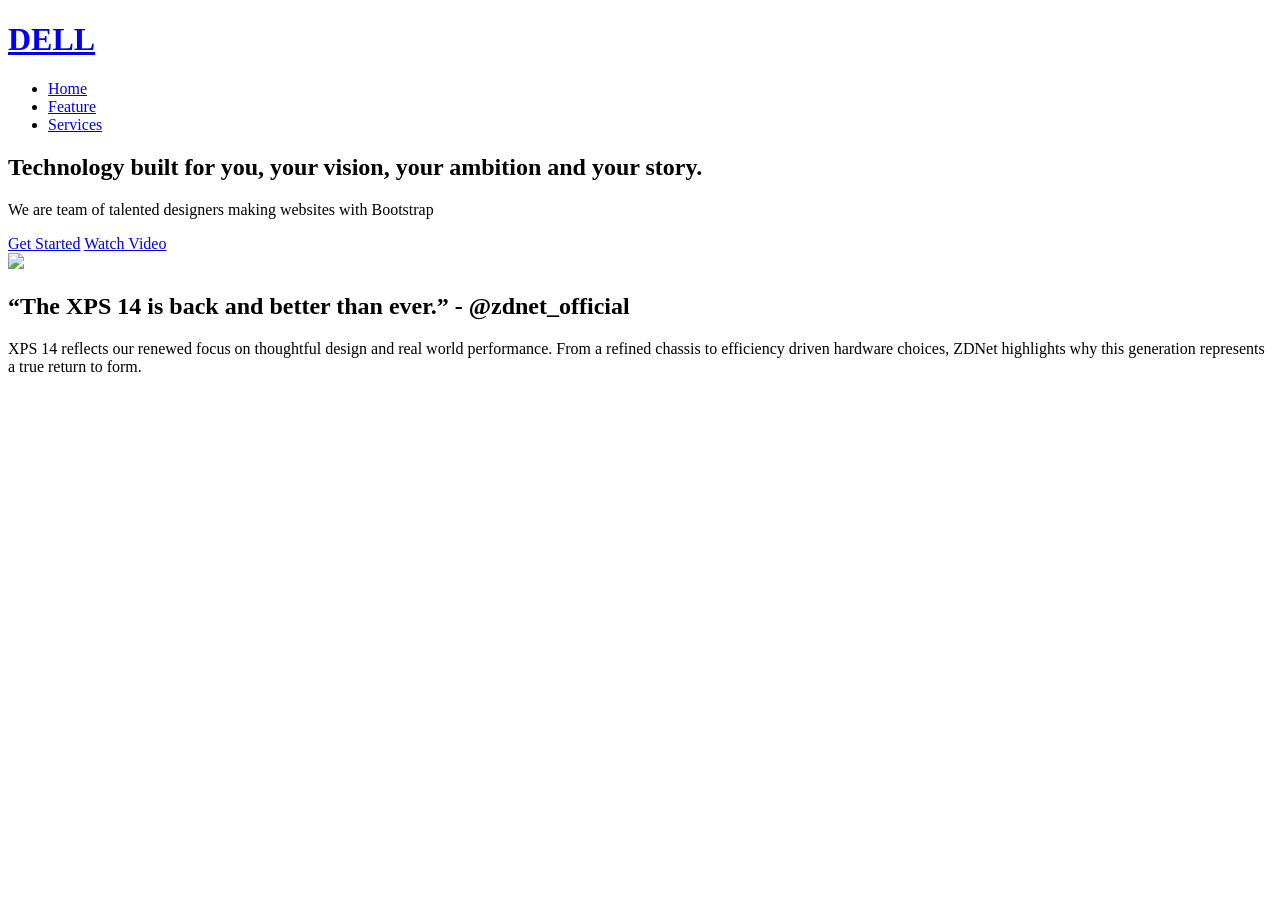
==== pertemuan5.html @ 8425bb6c "Pertemuan 5" ====
<!DOCTYPE html>
<html lang="en">

<head>
    <meta charset="utf-8">
    <meta content="width=device-width, initial-scale=1.0" name="viewport">
    <title>DELL</title>
    <meta name="description" content="">
    <meta name="keywords" content="">

    <link href="assets/img/favicon.png" rel="icon">
    <link href="assets/img/apple-touch-icon.png" rel="apple-touch-icon">

    <link href="https://fonts.googleapis.com" rel="preconnect">
    <link href="https://fonts.gstatic.com" rel="preconnect" crossorigin>
    <link
        href="https://fonts.googleapis.com/css2?family=Open+Sans:ital,wght@0,300;0,400;0,500;0,600;0,700;0,800;1,300;1,400;1,500;1,600;1,700;1,800&family=Poppins:ital,wght@0,100;0,200;0,300;0,400;0,500;0,600;0,700;0,800;0,900;1,100;1,200;1,300;1,400;1,500;1,600;1,700;1,800;1,900&family=Jost:ital,wght@0,100;0,200;0,300;0,400;0,500;0,600;0,700;0,800;0,900;1,100;1,200;1,300;1,400;1,500;1,600;1,700;1,800;1,900&display=swap"
        rel="stylesheet">

    <link href="assets/vendor/bootstrap/css/bootstrap.min.css" rel="stylesheet">
    <link href="assets/vendor/bootstrap-icons/bootstrap-icons.css" rel="stylesheet">
    <link href="assets/vendor/aos/aos.css" rel="stylesheet">
    <link href="assets/vendor/glightbox/css/glightbox.min.css" rel="stylesheet">
    <link href="assets/vendor/swiper/swiper-bundle.min.css" rel="stylesheet">

    <link href="assets/css/main.css" rel="stylesheet">
    
    <!-- =======================================================
  * Template Name: Arsha
  * Template URL: https://bootstrapmade.com/arsha-free-bootstrap-html-template-corporate/
  * Updated: Feb 22 2025 with Bootstrap v5.3.3
  * Author: BootstrapMade.com
  * License: https://bootstrapmade.com/license/
    ======================================================== -->
</head>

<body class="index-page">
    <header id="header" class="header d-flex align-items-center fixed-top">
        <div class="container-fluid container-xl position-relative d-flex align-items-center">
        
            <a href="index.html" class="logo d-flex align-items-center me-auto">

                <h1 class="sitename">DELL</h1>
            </a>

            <nav id="navmenu" class="navmenu">
                <ul>
                    <li><a href="#hero" class="active">Home</a></li>
                    <li><a href="#why-us">Feature</a></li>
                    <li><a href="#services">Services</a></li>
                </ul>
                <i class="mobile-nav-toggle d-xl-none bi bi-list"></i>
            </nav>
    
        </div>
    </header>

    <main class="main">
    
        <!-- Hero Section -->
        <section id="hero" class="hero section dark-background">
        
            <div class="container">
                <div class="row gy-4">
                    <div class="col-lg-6 order-2 order-lg-1 d-flex flex-column justify-content-center"
                        data-aos="zoom-out">
                        <h1>Technology built for you, your vision, your ambition and your story.</h1>
                        <p>We are team of talented designers making websites with Bootstrap</p>
                        <div class="d-flex">
                            <a href="#about" class="btn-get-started">Get Started</a>
                            <a href="visitstore.bio/dell?tab=ig"
                                class="glightbox btn-watch-video d-flex align-items-center"><i
                                    class="bi bi-play-circle"></i><span>Watch Video</span></a>
                        </div>
                    </div>
                    <div class="col-lg-6 order-1 order-lg-2 hero-img text-end" data-aos="zoom-out" data-aos-delay="200">
                        <img src="assets/img/logo-dell.png" class="img-fluid animated" style="width: 70%;">
                    </div>
                </div>
            </div>
        
        </section>

        <section id="why-us" class="section why-us light-background" data-builder="section">
        
            <div class="container-fluid">
            
                <div class="row gy-4">
                
                    <div class="col-lg-7 d-flex flex-column justify-content-center order-2 order-lg-1">
                    
                        <div class="content px-xl-5 text-start" data-aos="fade-up" data-aos-delay="100">
                            <h1 class="fs-2"><span>“The XPS 14 is back and better than ever.” - </span><strong>@zdnet_official</strong></h1>
                            <p class="large">
                                XPS 14 reflects our renewed focus on thoughtful design and real world performance. From a refined chassis to efficiency driven hardware choices, ZDNet highlights why this generation represents a true return to form.
                            </p>
                        </div>
                    
                    </div>
                
                    <div class="col-lg-5 order-1 order-lg-2 why-us-img">
                        <img src="assets/img/dell-xps-14.png" class="img-fluid" alt="" data-aos="zoom-in"
                            data-aos-delay="100">
                    </div>
                </div>
            
            </div>
        
        </section>

        <a href="#" id="scroll-top" class="scroll-top d-flex align-items-center justify-content-center"><i
                class="bi bi-arrow-up-short"></i></a>
        
        <div id="preloader"></div>
        
        <script src="assets/vendor/bootstrap/js/bootstrap.bundle.min.js"></script>
        <script src="assets/vendor/php-email-form/validate.js"></script>
        <script src="assets/vendor/aos/aos.js"></script>
        <script src="assets/vendor/glightbox/js/glightbox.min.js"></script>
        <script src="assets/vendor/swiper/swiper-bundle.min.js"></script>
        <script src="assets/vendor/waypoints/noframework.waypoints.js"></script>
        <script src="assets/vendor/imagesloaded/imagesloaded.pkgd.min.js"></script>
        <script src="assets/vendor/isotope-layout/isotope.pkgd.min.js"></script>
        
        <script src="assets/js/main.js"></script>

</body>

</html>
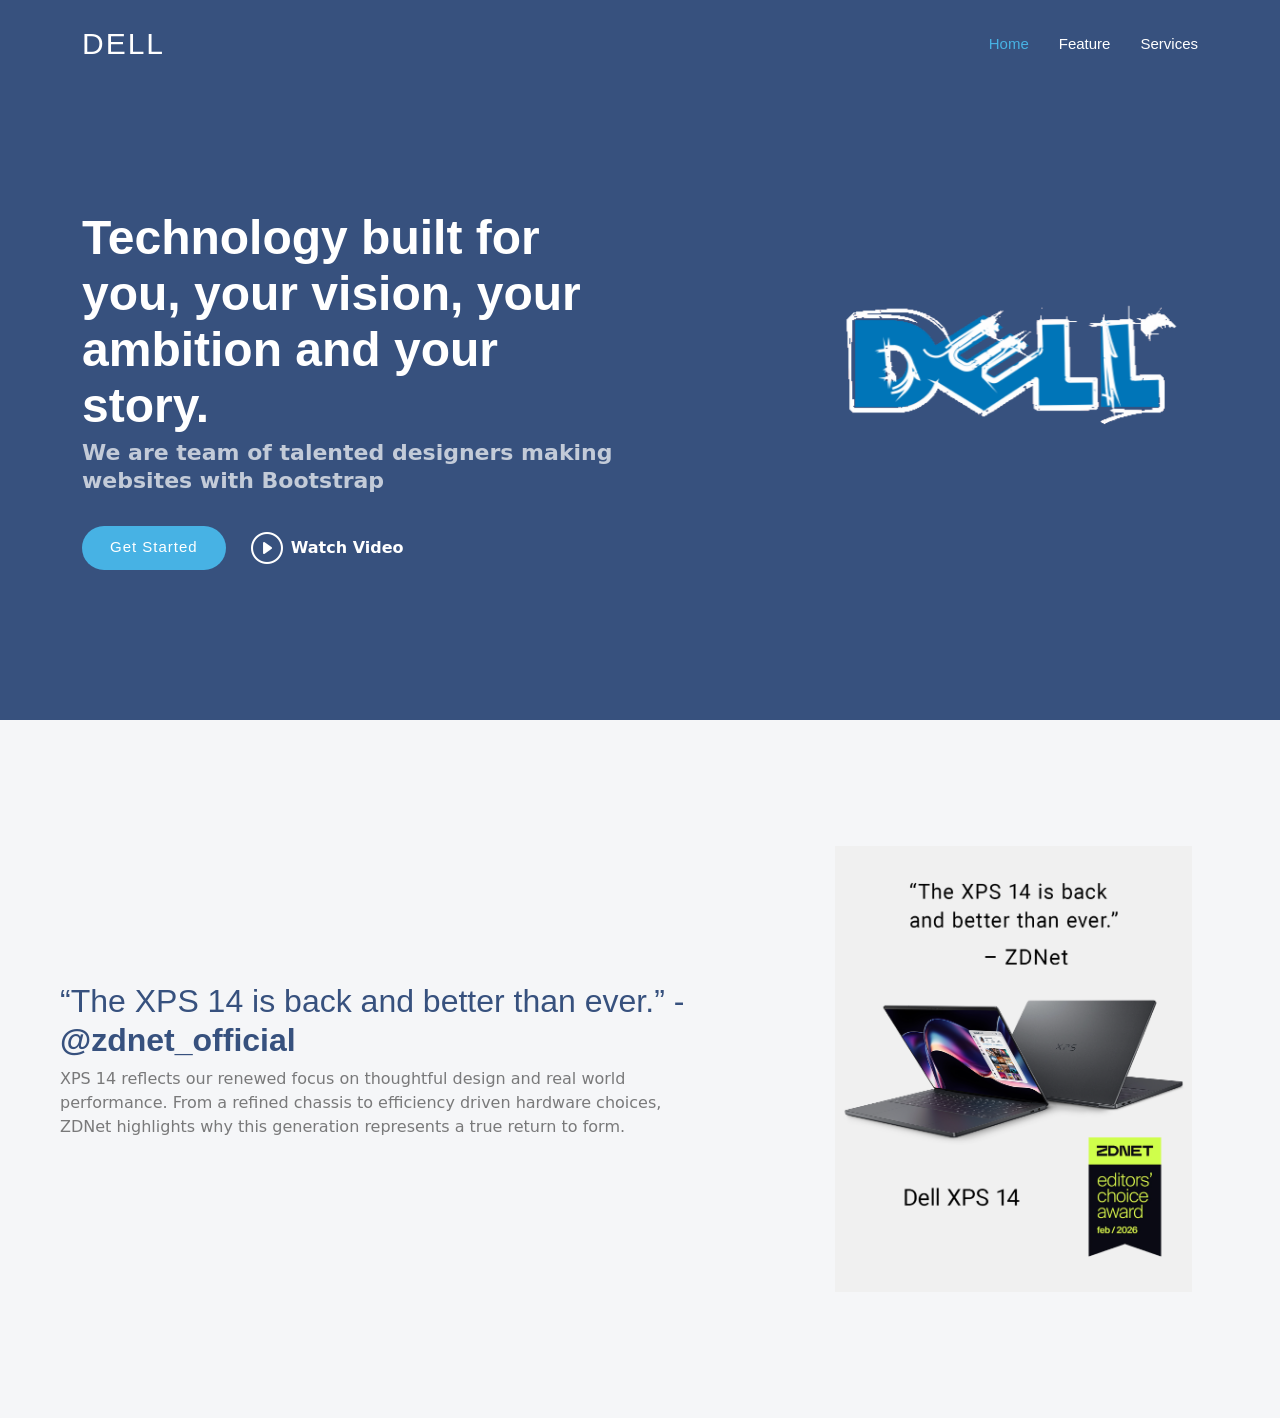
==== commit dc38e5db: "Pertemuan 5" ====
--- a/pertemuan5.html
+++ b/pertemuan5.html
@@ -8,21 +8,25 @@
     <meta name="description" content="">
     <meta name="keywords" content="">
 
+    <!-- Favicons -->
     <link href="assets/img/favicon.png" rel="icon">
     <link href="assets/img/apple-touch-icon.png" rel="apple-touch-icon">
 
+    <!-- Fonts -->
     <link href="https://fonts.googleapis.com" rel="preconnect">
     <link href="https://fonts.gstatic.com" rel="preconnect" crossorigin>
     <link
         href="https://fonts.googleapis.com/css2?family=Open+Sans:ital,wght@0,300;0,400;0,500;0,600;0,700;0,800;1,300;1,400;1,500;1,600;1,700;1,800&family=Poppins:ital,wght@0,100;0,200;0,300;0,400;0,500;0,600;0,700;0,800;0,900;1,100;1,200;1,300;1,400;1,500;1,600;1,700;1,800;1,900&family=Jost:ital,wght@0,100;0,200;0,300;0,400;0,500;0,600;0,700;0,800;0,900;1,100;1,200;1,300;1,400;1,500;1,600;1,700;1,800;1,900&display=swap"
         rel="stylesheet">
 
+    <!-- Vendor CSS Files -->
     <link href="assets/vendor/bootstrap/css/bootstrap.min.css" rel="stylesheet">
     <link href="assets/vendor/bootstrap-icons/bootstrap-icons.css" rel="stylesheet">
     <link href="assets/vendor/aos/aos.css" rel="stylesheet">
     <link href="assets/vendor/glightbox/css/glightbox.min.css" rel="stylesheet">
     <link href="assets/vendor/swiper/swiper-bundle.min.css" rel="stylesheet">
 
+    <!-- Main CSS File -->
     <link href="assets/css/main.css" rel="stylesheet">
     
     <!-- =======================================================
@@ -39,7 +43,8 @@
         <div class="container-fluid container-xl position-relative d-flex align-items-center">
         
             <a href="index.html" class="logo d-flex align-items-center me-auto">
-
+                <!-- Uncomment the line below if you also wish to use an image logo -->
+                <!-- <img src="assets/img/logo.webp" alt=""> -->
                 <h1 class="sitename">DELL</h1>
             </a>
 
@@ -79,8 +84,8 @@
                 </div>
             </div>
         
-        </section>
-
+        </section><!-- /Hero Section -->
+        <!-- Why Us Section -->
         <section id="why-us" class="section why-us light-background" data-builder="section">
         
             <div class="container-fluid">
@@ -106,13 +111,15 @@
             
             </div>
         
-        </section>
-
+        </section><!-- /Why Us Section -->
+        <!-- Scroll Top -->
         <a href="#" id="scroll-top" class="scroll-top d-flex align-items-center justify-content-center"><i
                 class="bi bi-arrow-up-short"></i></a>
         
+        <!-- Preloader -->
         <div id="preloader"></div>
         
+        <!-- Vendor JS Files -->
         <script src="assets/vendor/bootstrap/js/bootstrap.bundle.min.js"></script>
         <script src="assets/vendor/php-email-form/validate.js"></script>
         <script src="assets/vendor/aos/aos.js"></script>
@@ -122,6 +129,7 @@
         <script src="assets/vendor/imagesloaded/imagesloaded.pkgd.min.js"></script>
         <script src="assets/vendor/isotope-layout/isotope.pkgd.min.js"></script>
         
+        <!-- Main JS File -->
         <script src="assets/js/main.js"></script>
 
 </body>
--- a/assets/css/main.css
+++ b/assets/css/main.css
@@ -0,0 +1,3577 @@
+/**
+* Template Name: Arsha
+* Template URL: https://bootstrapmade.com/arsha-free-bootstrap-html-template-corporate/
+* Updated: Feb 22 2025 with Bootstrap v5.3.3
+* Author: BootstrapMade.com
+* License: https://bootstrapmade.com/license/
+*/
+
+/*--------------------------------------------------------------
+# Font & Color Variables
+# Help: https://bootstrapmade.com/color-system/
+--------------------------------------------------------------*/
+/* Fonts */
+:root {
+  --default-font: "Open Sans",  system-ui, -apple-system, "Segoe UI", Roboto, "Helvetica Neue", Arial, "Noto Sans", "Liberation Sans", sans-serif, "Apple Color Emoji", "Segoe UI Emoji", "Segoe UI Symbol", "Noto Color Emoji";
+  --heading-font: "Jost",  sans-serif;
+  --nav-font: "Poppins",  sans-serif;
+}
+
+/* Global Colors - The following color variables are used throughout the website. Updating them here will change the color scheme of the entire website */
+:root { 
+  --background-color: #ffffff; /* Background color for the entire website, including individual sections */
+  --default-color: #444444; /* Default color used for the majority of the text content across the entire website */
+  --heading-color: #37517e; /* Color for headings, subheadings and title throughout the website */
+  --accent-color: #47b2e4; /* Accent color that represents your brand on the website. It's used for buttons, links, and other elements that need to stand out */
+  --surface-color: #ffffff; /* The surface color is used as a background of boxed elements within sections, such as cards, icon boxes, or other elements that require a visual separation from the global background. */
+  --contrast-color: #ffffff; /* Contrast color for text, ensuring readability against backgrounds of accent, heading, or default colors. */
+}
+
+/* Nav Menu Colors - The following color variables are used specifically for the navigation menu. They are separate from the global colors to allow for more customization options */
+:root {
+  --nav-color: #ffffff;  /* The default color of the main navmenu links */
+  --nav-hover-color: #47b2e4; /* Applied to main navmenu links when they are hovered over or active */
+  --nav-mobile-background-color: #ffffff; /* Used as the background color for mobile navigation menu */
+  --nav-dropdown-background-color: #ffffff; /* Used as the background color for dropdown items that appear when hovering over primary navigation items */
+  --nav-dropdown-color: #444444; /* Used for navigation links of the dropdown items in the navigation menu. */
+  --nav-dropdown-hover-color: #47b2e4; /* Similar to --nav-hover-color, this color is applied to dropdown navigation links when they are hovered over. */
+}
+
+/* Color Presets - These classes override global colors when applied to any section or element, providing reuse of the sam color scheme. */
+
+.light-background {
+  --background-color: #f5f6f8;
+  --surface-color: #ffffff;
+}
+
+.dark-background {
+  --background-color: #37517e;
+  --default-color: #ffffff;
+  --heading-color: #ffffff;
+  --surface-color: #4668a2;
+  --contrast-color: #ffffff;
+}
+
+/* Smooth scroll */
+:root {
+  scroll-behavior: smooth;
+}
+
+/*--------------------------------------------------------------
+# General Styling & Shared Classes
+--------------------------------------------------------------*/
+body {
+  color: var(--default-color);
+  background-color: var(--background-color);
+  font-family: var(--default-font);
+}
+
+a {
+  color: var(--accent-color);
+  text-decoration: none;
+  transition: 0.3s;
+}
+
+a:hover {
+  color: color-mix(in srgb, var(--accent-color), transparent 25%);
+  text-decoration: none;
+}
+
+h1,
+h2,
+h3,
+h4,
+h5,
+h6 {
+  color: var(--heading-color);
+  font-family: var(--heading-font);
+}
+
+/* PHP Email Form Messages
+------------------------------*/
+.php-email-form .error-message {
+  display: none;
+  background: #df1529;
+  color: #ffffff;
+  text-align: left;
+  padding: 15px;
+  margin-bottom: 24px;
+  font-weight: 600;
+}
+
+.php-email-form .sent-message {
+  display: none;
+  color: #ffffff;
+  background: #059652;
+  text-align: center;
+  padding: 15px;
+  margin-bottom: 24px;
+  font-weight: 600;
+}
+
+.php-email-form .loading {
+  display: none;
+  background: var(--surface-color);
+  text-align: center;
+  padding: 15px;
+  margin-bottom: 24px;
+}
+
+.php-email-form .loading:before {
+  content: "";
+  display: inline-block;
+  border-radius: 50%;
+  width: 24px;
+  height: 24px;
+  margin: 0 10px -6px 0;
+  border: 3px solid var(--accent-color);
+  border-top-color: var(--surface-color);
+  animation: php-email-form-loading 1s linear infinite;
+}
+
+@keyframes php-email-form-loading {
+  0% {
+    transform: rotate(0deg);
+  }
+
+  100% {
+    transform: rotate(360deg);
+  }
+}
+
+/*--------------------------------------------------------------
+# Global Header
+--------------------------------------------------------------*/
+.header {
+  --background-color: #3d4d6a;
+  --heading-color: #ffffff;
+  color: var(--default-color);
+  background-color: var(--background-color);
+  padding: 15px 0;
+  transition: all 0.5s;
+  z-index: 997;
+}
+
+.header .logo {
+  line-height: 1;
+}
+
+.header .logo img {
+  max-height: 36px;
+  margin-right: 8px;
+}
+
+.header .logo h1 {
+  font-size: 30px;
+  margin: 0;
+  font-weight: 500;
+  color: var(--heading-color);
+  letter-spacing: 2px;
+  text-transform: uppercase;
+}
+
+.header .btn-getstarted,
+.header .btn-getstarted:focus {
+  color: var(--contrast-color);
+  background: var(--accent-color);
+  font-size: 14px;
+  padding: 8px 25px;
+  margin: 0 0 0 30px;
+  border-radius: 50px;
+  transition: 0.3s;
+}
+
+.header .btn-getstarted:hover,
+.header .btn-getstarted:focus:hover {
+  color: var(--contrast-color);
+  background: color-mix(in srgb, var(--accent-color), transparent 15%);
+}
+
+@media (max-width: 1200px) {
+  .header .logo {
+    order: 1;
+  }
+
+  .header .btn-getstarted {
+    order: 2;
+    margin: 0 15px 0 0;
+    padding: 6px 15px;
+  }
+
+  .header .navmenu {
+    order: 3;
+  }
+}
+
+/* Index Page Header
+------------------------------*/
+.index-page .header {
+  --background-color: rgba(255, 255, 255, 0);
+  --heading-color: #ffffff;
+  --nav-color: #ffffff;
+}
+
+/* Index Page Header on Scroll
+------------------------------*/
+.index-page.scrolled .header {
+  --background-color: rgba(40, 58, 90, 0.9);
+}
+
+/*--------------------------------------------------------------
+# Navigation Menu
+--------------------------------------------------------------*/
+/* Desktop Navigation */
+@media (min-width: 1200px) {
+  .navmenu {
+    padding: 0;
+  }
+
+  .navmenu ul {
+    margin: 0;
+    padding: 0;
+    display: flex;
+    list-style: none;
+    align-items: center;
+  }
+
+  .navmenu li {
+    position: relative;
+  }
+
+  .navmenu a,
+  .navmenu a:focus {
+    color: var(--nav-color);
+    padding: 18px 15px;
+    font-size: 15px;
+    font-family: var(--nav-font);
+    font-weight: 400;
+    display: flex;
+    align-items: center;
+    justify-content: space-between;
+    white-space: nowrap;
+    transition: 0.3s;
+  }
+
+  .navmenu a i,
+  .navmenu a:focus i {
+    font-size: 12px;
+    line-height: 0;
+    margin-left: 5px;
+    transition: 0.3s;
+  }
+
+  .navmenu li:last-child a {
+    padding-right: 0;
+  }
+
+  .navmenu li:hover>a,
+  .navmenu .active,
+  .navmenu .active:focus {
+    color: var(--nav-hover-color);
+  }
+
+  .navmenu .dropdown ul {
+    margin: 0;
+    padding: 10px 0;
+    background: var(--nav-dropdown-background-color);
+    display: block;
+    position: absolute;
+    visibility: hidden;
+    left: 14px;
+    top: 130%;
+    opacity: 0;
+    transition: 0.3s;
+    border-radius: 4px;
+    z-index: 99;
+    box-shadow: 0px 0px 30px rgba(0, 0, 0, 0.1);
+  }
+
+  .navmenu .dropdown ul li {
+    min-width: 200px;
+  }
+
+  .navmenu .dropdown ul a {
+    padding: 10px 20px;
+    font-size: 15px;
+    text-transform: none;
+    color: var(--nav-dropdown-color);
+  }
+
+  .navmenu .dropdown ul a i {
+    font-size: 12px;
+  }
+
+  .navmenu .dropdown ul a:hover,
+  .navmenu .dropdown ul .active:hover,
+  .navmenu .dropdown ul li:hover>a {
+    color: var(--nav-dropdown-hover-color);
+  }
+
+  .navmenu .dropdown:hover>ul {
+    opacity: 1;
+    top: 100%;
+    visibility: visible;
+  }
+
+  .navmenu .dropdown .dropdown ul {
+    top: 0;
+    left: -90%;
+    visibility: hidden;
+  }
+
+  .navmenu .dropdown .dropdown:hover>ul {
+    opacity: 1;
+    top: 0;
+    left: -100%;
+    visibility: visible;
+  }
+
+  .navmenu .megamenu {
+    position: static;
+  }
+
+  .navmenu .megamenu ul {
+    margin: 0;
+    padding: 10px;
+    background: var(--nav-dropdown-background-color);
+    box-shadow: 0px 0px 20px rgba(0, 0, 0, 0.1);
+    position: absolute;
+    top: 130%;
+    left: 0;
+    right: 0;
+    visibility: hidden;
+    opacity: 0;
+    display: flex;
+    transition: 0.3s;
+    border-radius: 4px;
+    z-index: 99;
+  }
+
+  .navmenu .megamenu ul li {
+    flex: 1;
+  }
+
+  .navmenu .megamenu ul li a,
+  .navmenu .megamenu ul li:hover>a {
+    padding: 10px 20px;
+    font-size: 15px;
+    color: var(--nav-dropdown-color);
+  }
+
+  .navmenu .megamenu ul li a:hover,
+  .navmenu .megamenu ul li .active,
+  .navmenu .megamenu ul li .active:hover {
+    color: var(--nav-dropdown-hover-color);
+  }
+
+  .navmenu .megamenu:hover>ul {
+    opacity: 1;
+    top: 100%;
+    visibility: visible;
+  }
+
+  .navmenu .dd-box-shadow {
+    box-shadow: 0px 0px 30px rgba(0, 0, 0, 0.1);
+  }
+}
+
+/* Mobile Navigation */
+@media (max-width: 1199px) {
+  .mobile-nav-toggle {
+    color: var(--nav-color);
+    font-size: 28px;
+    line-height: 0;
+    margin-right: 10px;
+    cursor: pointer;
+    transition: color 0.3s;
+  }
+
+  .navmenu {
+    padding: 0;
+    z-index: 9997;
+  }
+
+  .navmenu ul {
+    display: none;
+    list-style: none;
+    position: absolute;
+    inset: 60px 20px 20px 20px;
+    padding: 10px 0;
+    margin: 0;
+    border-radius: 6px;
+    background-color: var(--nav-mobile-background-color);
+    overflow-y: auto;
+    transition: 0.3s;
+    z-index: 9998;
+    box-shadow: 0px 0px 30px rgba(0, 0, 0, 0.1);
+  }
+
+  .navmenu a,
+  .navmenu a:focus {
+    color: var(--nav-dropdown-color);
+    padding: 10px 20px;
+    font-family: var(--nav-font);
+    font-size: 17px;
+    font-weight: 500;
+    display: flex;
+    align-items: center;
+    justify-content: space-between;
+    white-space: nowrap;
+    transition: 0.3s;
+  }
+
+  .navmenu a i,
+  .navmenu a:focus i {
+    font-size: 12px;
+    line-height: 0;
+    margin-left: 5px;
+    width: 30px;
+    height: 30px;
+    display: flex;
+    align-items: center;
+    justify-content: center;
+    border-radius: 50%;
+    transition: 0.3s;
+    background-color: color-mix(in srgb, var(--accent-color), transparent 90%);
+  }
+
+  .navmenu a i:hover,
+  .navmenu a:focus i:hover {
+    background-color: var(--accent-color);
+    color: var(--contrast-color);
+  }
+
+  .navmenu a:hover,
+  .navmenu .active,
+  .navmenu .active:focus {
+    color: var(--nav-dropdown-hover-color);
+  }
+
+  .navmenu .active i,
+  .navmenu .active:focus i {
+    background-color: var(--accent-color);
+    color: var(--contrast-color);
+    transform: rotate(180deg);
+  }
+
+  .navmenu .dropdown ul {
+    position: static;
+    display: none;
+    z-index: 99;
+    padding: 10px 0;
+    margin: 10px 20px;
+    background-color: var(--nav-dropdown-background-color);
+    border: 1px solid color-mix(in srgb, var(--default-color), transparent 90%);
+    box-shadow: none;
+    transition: all 0.5s ease-in-out;
+  }
+
+  .navmenu .dropdown ul ul {
+    background-color: rgba(33, 37, 41, 0.1);
+  }
+
+  .navmenu .dropdown>.dropdown-active {
+    display: block;
+    background-color: rgba(33, 37, 41, 0.03);
+  }
+
+  .mobile-nav-active {
+    overflow: hidden;
+  }
+
+  .mobile-nav-active .mobile-nav-toggle {
+    color: #fff;
+    position: absolute;
+    font-size: 32px;
+    top: 15px;
+    right: 15px;
+    margin-right: 0;
+    z-index: 9999;
+  }
+
+  .mobile-nav-active .navmenu {
+    position: fixed;
+    overflow: hidden;
+    inset: 0;
+    background: rgba(33, 37, 41, 0.8);
+    transition: 0.3s;
+  }
+
+  .mobile-nav-active .navmenu>ul {
+    display: block;
+  }
+}
+
+/*--------------------------------------------------------------
+# Global Footer
+--------------------------------------------------------------*/
+.footer {
+  color: var(--default-color);
+  background-color: var(--background-color);
+  font-size: 14px;
+  padding-bottom: 50px;
+  position: relative;
+}
+
+.footer .footer-newsletter {
+  background-color: color-mix(in srgb, var(--heading-color), transparent 95%);
+  padding: 50px 0;
+}
+
+.footer .footer-newsletter h4 {
+  font-size: 24px;
+}
+
+.footer .footer-newsletter .newsletter-form {
+  margin-top: 30px;
+  margin-bottom: 15px;
+  padding: 6px 8px;
+  position: relative;
+  background-color: color-mix(in srgb, var(--background-color), transparent 50%);
+  border: 1px solid color-mix(in srgb, var(--default-color), transparent 90%);
+  box-shadow: 0px 2px 25px rgba(0, 0, 0, 0.1);
+  display: flex;
+  transition: 0.3s;
+  border-radius: 50px;
+}
+
+.footer .footer-newsletter .newsletter-form:focus-within {
+  border-color: var(--accent-color);
+}
+
+.footer .footer-newsletter .newsletter-form input[type=email] {
+  border: 0;
+  padding: 4px;
+  width: 100%;
+  background-color: color-mix(in srgb, var(--background-color), transparent 50%);
+  color: var(--default-color);
+}
+
+.footer .footer-newsletter .newsletter-form input[type=email]:focus-visible {
+  outline: none;
+}
+
+.footer .footer-newsletter .newsletter-form input[type=submit] {
+  border: 0;
+  font-size: 16px;
+  padding: 0 20px;
+  margin: -7px -8px -7px 0;
+  background: var(--accent-color);
+  color: var(--contrast-color);
+  transition: 0.3s;
+  border-radius: 50px;
+}
+
+.footer .footer-newsletter .newsletter-form input[type=submit]:hover {
+  background: color-mix(in srgb, var(--accent-color), transparent 20%);
+}
+
+.footer .footer-top {
+  padding-top: 50px;
+}
+
+.footer .social-links a {
+  display: flex;
+  align-items: center;
+  justify-content: center;
+  width: 40px;
+  height: 40px;
+  border-radius: 50%;
+  border: 1px solid color-mix(in srgb, var(--default-color), transparent 50%);
+  font-size: 16px;
+  color: color-mix(in srgb, var(--default-color), transparent 20%);
+  margin-right: 10px;
+  transition: 0.3s;
+}
+
+.footer .social-links a:hover {
+  color: var(--accent-color);
+  border-color: var(--accent-color);
+}
+
+.footer h4 {
+  font-size: 16px;
+  font-weight: bold;
+  position: relative;
+  padding-bottom: 12px;
+}
+
+.footer .footer-links {
+  margin-bottom: 30px;
+}
+
+.footer .footer-links ul {
+  list-style: none;
+  padding: 0;
+  margin: 0;
+}
+
+.footer .footer-links ul i {
+  margin-right: 3px;
+  font-size: 12px;
+  line-height: 0;
+  color: var(--accent-color);
+}
+
+.footer .footer-links ul li {
+  padding: 10px 0;
+  display: flex;
+  align-items: center;
+}
+
+.footer .footer-links ul li:first-child {
+  padding-top: 0;
+}
+
+.footer .footer-links ul a {
+  display: inline-block;
+  color: color-mix(in srgb, var(--default-color), transparent 20%);
+  line-height: 1;
+}
+
+.footer .footer-links ul a:hover {
+  color: var(--accent-color);
+}
+
+.footer .footer-about a {
+  color: var(--heading-color);
+  font-size: 28px;
+  font-weight: 600;
+  text-transform: uppercase;
+  font-family: var(--heading-font);
+}
+
+.footer .footer-contact p {
+  margin-bottom: 5px;
+}
+
+.footer .copyright {
+  padding-top: 25px;
+  padding-bottom: 25px;
+  border-top: 1px solid color-mix(in srgb, var(--default-color), transparent 90%);
+}
+
+.footer .copyright p {
+  margin-bottom: 0;
+}
+
+.footer .credits {
+  margin-top: 6px;
+  font-size: 13px;
+}
+
+/*--------------------------------------------------------------
+# Preloader
+--------------------------------------------------------------*/
+#preloader {
+  position: fixed;
+  inset: 0;
+  z-index: 999999;
+  overflow: hidden;
+  background: var(--background-color);
+  transition: all 0.6s ease-out;
+}
+
+#preloader:before {
+  content: "";
+  position: fixed;
+  top: calc(50% - 30px);
+  left: calc(50% - 30px);
+  border: 6px solid #ffffff;
+  border-color: var(--accent-color) transparent var(--accent-color) transparent;
+  border-radius: 50%;
+  width: 60px;
+  height: 60px;
+  animation: animate-preloader 1.5s linear infinite;
+}
+
+@keyframes animate-preloader {
+  0% {
+    transform: rotate(0deg);
+  }
+
+  100% {
+    transform: rotate(360deg);
+  }
+}
+
+/*--------------------------------------------------------------
+# Scroll Top Button
+--------------------------------------------------------------*/
+.scroll-top {
+  position: fixed;
+  visibility: hidden;
+  opacity: 0;
+  right: 15px;
+  bottom: -15px;
+  z-index: 99999;
+  background-color: var(--accent-color);
+  width: 44px;
+  height: 44px;
+  border-radius: 50px;
+  transition: all 0.4s;
+}
+
+.scroll-top i {
+  font-size: 24px;
+  color: var(--contrast-color);
+  line-height: 0;
+}
+
+.scroll-top:hover {
+  background-color: color-mix(in srgb, var(--accent-color), transparent 20%);
+  color: var(--contrast-color);
+}
+
+.scroll-top.active {
+  visibility: visible;
+  opacity: 1;
+  bottom: 15px;
+}
+
+/*--------------------------------------------------------------
+# Disable aos animation delay on mobile devices
+--------------------------------------------------------------*/
+@media screen and (max-width: 768px) {
+  [data-aos-delay] {
+    transition-delay: 0 !important;
+  }
+}
+
+/*--------------------------------------------------------------
+# Global Page Titles & Breadcrumbs
+--------------------------------------------------------------*/
+.page-title {
+  --background-color: color-mix(in srgb, var(--default-color), transparent 96%);
+  color: var(--default-color);
+  background-color: var(--background-color);
+  padding: 20px 0;
+  position: relative;
+}
+
+.page-title h1 {
+  font-size: 28px;
+  font-weight: 700;
+  margin: 0;
+}
+
+.page-title .breadcrumbs ol {
+  display: flex;
+  flex-wrap: wrap;
+  list-style: none;
+  padding: 0 0 10px 0;
+  margin: 0;
+  font-size: 14px;
+}
+
+.page-title .breadcrumbs ol li+li {
+  padding-left: 10px;
+}
+
+.page-title .breadcrumbs ol li+li::before {
+  content: "/";
+  display: inline-block;
+  padding-right: 10px;
+  color: color-mix(in srgb, var(--default-color), transparent 70%);
+}
+
+/*--------------------------------------------------------------
+# Global Sections
+--------------------------------------------------------------*/
+section,
+.section {
+  color: var(--default-color);
+  background-color: var(--background-color);
+  padding: 60px 0;
+  scroll-margin-top: 88px;
+  overflow: clip;
+}
+
+@media (max-width: 1199px) {
+
+  section,
+  .section {
+    scroll-margin-top: 66px;
+  }
+}
+
+/*--------------------------------------------------------------
+# Global Section Titles
+--------------------------------------------------------------*/
+.section-title {
+  text-align: center;
+  padding-bottom: 60px;
+  position: relative;
+}
+
+.section-title h2 {
+  font-size: 32px;
+  font-weight: 700;
+  margin-bottom: 20px;
+  padding-bottom: 20px;
+  text-transform: uppercase;
+  position: relative;
+}
+
+.section-title h2:before {
+  content: "";
+  position: absolute;
+  display: block;
+  width: 160px;
+  height: 1px;
+  background: color-mix(in srgb, var(--default-color), transparent 60%);
+  left: 0;
+  right: 0;
+  bottom: 1px;
+  margin: auto;
+}
+
+.section-title h2::after {
+  content: "";
+  position: absolute;
+  display: block;
+  width: 60px;
+  height: 3px;
+  background: var(--accent-color);
+  left: 0;
+  right: 0;
+  bottom: 0;
+  margin: auto;
+}
+
+.section-title p {
+  margin-bottom: 0;
+}
+
+/*--------------------------------------------------------------
+# Hero Section
+--------------------------------------------------------------*/
+.hero {
+  width: 100%;
+  min-height: 80vh;
+  position: relative;
+  padding: 120px 0 60px 0;
+  display: flex;
+  align-items: center;
+}
+
+.hero h1 {
+  margin: 0;
+  font-size: 48px;
+  font-weight: 700;
+  line-height: 56px;
+}
+
+.hero p {
+  color: color-mix(in srgb, var(--default-color), transparent 30%);
+  margin: 5px 0 30px 0;
+  font-size: 22px;
+  line-height: 1.3;
+  font-weight: 600;
+}
+
+.hero .btn-get-started {
+  color: var(--contrast-color);
+  background: var(--accent-color);
+  font-family: var(--heading-font);
+  font-weight: 500;
+  font-size: 15px;
+  letter-spacing: 1px;
+  display: inline-block;
+  padding: 10px 28px 12px 28px;
+  border-radius: 50px;
+  transition: 0.5s;
+}
+
+.hero .btn-get-started:hover {
+  color: var(--contrast-color);
+  background: color-mix(in srgb, var(--accent-color), transparent 15%);
+}
+
+.hero .btn-watch-video {
+  font-size: 16px;
+  transition: 0.5s;
+  margin-left: 25px;
+  color: var(--default-color);
+  font-weight: 600;
+}
+
+.hero .btn-watch-video i {
+  color: var(--contrast-color);
+  font-size: 32px;
+  transition: 0.3s;
+  line-height: 0;
+  margin-right: 8px;
+}
+
+.hero .btn-watch-video:hover {
+  color: var(--accent-color);
+}
+
+.hero .btn-watch-video:hover i {
+  color: color-mix(in srgb, var(--accent-color), transparent 15%);
+}
+
+.hero .animated {
+  animation: up-down 2s ease-in-out infinite alternate-reverse both;
+}
+
+@media (max-width: 640px) {
+  .hero h1 {
+    font-size: 28px;
+    line-height: 36px;
+  }
+
+  .hero p {
+    font-size: 18px;
+    line-height: 24px;
+    margin-bottom: 30px;
+  }
+
+  .hero .btn-get-started,
+  .hero .btn-watch-video {
+    font-size: 13px;
+  }
+}
+
+@keyframes up-down {
+  0% {
+    transform: translateY(10px);
+  }
+
+  100% {
+    transform: translateY(-10px);
+  }
+}
+
+/*--------------------------------------------------------------
+# Clients Section
+--------------------------------------------------------------*/
+.clients {
+  padding: 12px 0;
+}
+
+.clients .swiper {
+  padding: 10px 0;
+}
+
+.clients .swiper-wrapper {
+  height: auto;
+}
+
+.clients .swiper-slide img {
+  transition: 0.3s;
+  padding: 0 10px;
+}
+
+.clients .swiper-slide img:hover {
+  transform: scale(1.1);
+}
+
+/*--------------------------------------------------------------
+# About Section
+--------------------------------------------------------------*/
+.about ul {
+  list-style: none;
+  padding: 0;
+}
+
+.about ul li {
+  padding-bottom: 5px;
+  display: flex;
+  align-items: center;
+}
+
+.about ul i {
+  font-size: 20px;
+  padding-right: 4px;
+  color: var(--accent-color);
+}
+
+.about .read-more {
+  color: var(--accent-color);
+  font-family: var(--heading-font);
+  font-weight: 500;
+  font-size: 16px;
+  letter-spacing: 1px;
+  padding: 8px 28px;
+  border-radius: 5px;
+  transition: 0.3s;
+  display: inline-flex;
+  align-items: center;
+  justify-content: center;
+  border: 2px solid var(--accent-color);
+}
+
+.about .read-more i {
+  font-size: 18px;
+  margin-left: 5px;
+  line-height: 0;
+  transition: 0.3s;
+}
+
+.about .read-more:hover {
+  background: var(--accent-color);
+  color: var(--contrast-color);
+}
+
+.about .read-more:hover i {
+  transform: translate(5px, 0);
+}
+
+/*--------------------------------------------------------------
+# Why Us Section
+--------------------------------------------------------------*/
+.why-us {
+  padding: 30px 0;
+}
+
+.why-us .content h3 {
+  font-weight: 400;
+  font-size: 34px;
+}
+
+.why-us .content p {
+  color: color-mix(in srgb, var(--default-color), transparent 30%);
+}
+
+.why-us .faq-container .faq-item {
+  background-color: var(--surface-color);
+  position: relative;
+  padding: 20px;
+  margin-bottom: 20px;
+  box-shadow: 0px 5px 25px 0px rgba(0, 0, 0, 0.1);
+  overflow: hidden;
+}
+
+.why-us .faq-container .faq-item:last-child {
+  margin-bottom: 0;
+}
+
+.why-us .faq-container .faq-item h3 {
+  font-weight: 500;
+  font-size: 17px;
+  line-height: 24px;
+  margin: 0 30px 0 0;
+  transition: 0.3s;
+  cursor: pointer;
+}
+
+.why-us .faq-container .faq-item h3 span {
+  color: var(--accent-color);
+  padding-right: 5px;
+  font-weight: 600;
+}
+
+.why-us .faq-container .faq-item h3:hover {
+  color: var(--accent-color);
+}
+
+.why-us .faq-container .faq-item .faq-content {
+  display: grid;
+  grid-template-rows: 0fr;
+  transition: 0.3s ease-in-out;
+  visibility: hidden;
+  opacity: 0;
+}
+
+.why-us .faq-container .faq-item .faq-content p {
+  margin-bottom: 0;
+  overflow: hidden;
+}
+
+.why-us .faq-container .faq-item .faq-icon {
+  position: absolute;
+  top: 22px;
+  left: 20px;
+  font-size: 22px;
+  line-height: 0;
+  transition: 0.3s;
+  color: var(--accent-color);
+}
+
+.why-us .faq-container .faq-item .faq-toggle {
+  position: absolute;
+  top: 20px;
+  right: 20px;
+  font-size: 16px;
+  line-height: 0;
+  transition: 0.3s;
+  cursor: pointer;
+}
+
+.why-us .faq-container .faq-item .faq-toggle:hover {
+  color: var(--accent-color);
+}
+
+.why-us .faq-container .faq-active h3 {
+  color: var(--accent-color);
+}
+
+.why-us .faq-container .faq-active .faq-content {
+  grid-template-rows: 1fr;
+  visibility: visible;
+  opacity: 1;
+  padding-top: 10px;
+}
+
+.why-us .faq-container .faq-active .faq-toggle {
+  transform: rotate(90deg);
+  color: var(--accent-color);
+}
+
+.why-us .why-us-img {
+  display: flex;
+  align-items: center;
+  justify-content: center;
+}
+
+.why-us .why-us-img img {
+  max-height: 70%;
+}
+
+/*--------------------------------------------------------------
+# Skills Section
+--------------------------------------------------------------*/
+.skills .content h3 {
+  font-size: 2rem;
+  font-weight: 700;
+}
+
+.skills .content p {
+  color: color-mix(in srgb, var(--default-color), transparent 30%);
+}
+
+.skills .content p:last-child {
+  margin-bottom: 0;
+}
+
+.skills .content ul {
+  list-style: none;
+  padding: 0;
+}
+
+.skills .content ul li {
+  padding-bottom: 10px;
+}
+
+.skills .progress {
+  height: 60px;
+  display: block;
+  background: none;
+  border-radius: 0;
+}
+
+.skills .progress .skill {
+  color: var(--default-color);
+  padding: 0;
+  margin: 0 0 6px 0;
+  text-transform: uppercase;
+  display: block;
+  font-weight: 600;
+  font-family: var(--heading-font);
+}
+
+.skills .progress .skill .val {
+  float: right;
+  font-style: normal;
+}
+
+.skills .progress-bar-wrap {
+  background: color-mix(in srgb, var(--heading-color), transparent 90%);
+  height: 10px;
+}
+
+.skills .progress-bar {
+  width: 1px;
+  height: 10px;
+  transition: 0.9s;
+  background-color: var(--heading-color);
+}
+
+/*--------------------------------------------------------------
+# Services Section
+--------------------------------------------------------------*/
+.services .service-item {
+  background-color: var(--surface-color);
+  box-shadow: 0px 5px 90px 0px rgba(0, 0, 0, 0.1);
+  padding: 50px 30px;
+  transition: all ease-in-out 0.4s;
+  height: 100%;
+}
+
+.services .service-item .icon {
+  margin-bottom: 10px;
+}
+
+.services .service-item .icon i {
+  color: var(--accent-color);
+  font-size: 36px;
+  transition: 0.3s;
+}
+
+.services .service-item h4 {
+  font-weight: 700;
+  margin-bottom: 15px;
+  font-size: 20px;
+}
+
+.services .service-item h4 a {
+  color: var(--heading-color);
+  transition: ease-in-out 0.3s;
+}
+
+.services .service-item p {
+  line-height: 24px;
+  font-size: 14px;
+  margin-bottom: 0;
+}
+
+.services .service-item:hover {
+  transform: translateY(-10px);
+}
+
+.services .service-item:hover h4 a {
+  color: var(--accent-color);
+}
+
+/*--------------------------------------------------------------
+# Work Process Section
+--------------------------------------------------------------*/
+.work-process .steps-item {
+  background: var(--surface-color);
+  border-radius: 20px;
+  height: 100%;
+  transition: all 0.3s ease-in-out;
+  box-shadow: 0 5px 20px color-mix(in srgb, var(--default-color), transparent 92%);
+}
+
+.work-process .steps-item .steps-image {
+  border-radius: 20px 20px 0 0;
+  overflow: hidden;
+}
+
+.work-process .steps-item:hover {
+  transform: translateY(-10px);
+  box-shadow: 0 15px 30px color-mix(in srgb, var(--accent-color), transparent 85%);
+}
+
+.work-process .steps-item:hover .steps-number {
+  background: var(--accent-color);
+  color: var(--contrast-color);
+}
+
+.work-process .steps-item:hover .steps-image img {
+  transform: scale(1.1);
+}
+
+.work-process .steps-image {
+  position: relative;
+  height: 280px;
+}
+
+.work-process .steps-image img {
+  width: 100%;
+  height: 100%;
+  object-fit: cover;
+  transition: transform 0.6s ease;
+}
+
+.work-process .steps-content {
+  position: relative;
+  padding: 40px 30px 30px;
+}
+
+.work-process .steps-content .steps-number {
+  position: absolute;
+  left: 30px;
+  top: -30px;
+  width: 60px;
+  height: 60px;
+  background: var(--accent-color);
+  color: var(--contrast-color);
+  border-radius: 50%;
+  font-family: var(--heading-font);
+  font-size: 24px;
+  font-weight: 700;
+  display: flex;
+  align-items: center;
+  justify-content: center;
+  transition: all 0.3s ease-in-out;
+}
+
+.work-process .steps-content h3 {
+  font-size: 24px;
+  font-weight: 700;
+  margin-bottom: 15px;
+}
+
+.work-process .steps-content p {
+  font-size: 15px;
+  color: color-mix(in srgb, var(--default-color), transparent 20%);
+  margin-bottom: 25px;
+}
+
+.work-process .steps-features .feature-item {
+  display: flex;
+  align-items: center;
+  margin-bottom: 12px;
+}
+
+.work-process .steps-features .feature-item:last-child {
+  margin-bottom: 0;
+}
+
+.work-process .steps-features .feature-item i {
+  color: var(--accent-color);
+  font-size: 18px;
+  margin-right: 10px;
+}
+
+.work-process .steps-features .feature-item span {
+  font-size: 14px;
+  color: color-mix(in srgb, var(--default-color), transparent 15%);
+}
+
+@media (max-width: 1199px) {
+  .work-process .steps-image {
+    height: 240px;
+  }
+
+  .work-process .steps-content {
+    padding: 35px 25px 25px;
+  }
+
+  .work-process .steps-content h3 {
+    font-size: 22px;
+  }
+}
+
+@media (max-width: 991px) {
+  .work-process .steps-item {
+    margin-bottom: 30px;
+  }
+
+  .work-process .steps-image {
+    height: 220px;
+  }
+
+  .work-process .steps-content {
+    padding: 30px 20px 20px;
+  }
+
+  .work-process .steps-content .steps-number {
+    width: 50px;
+    height: 50px;
+    font-size: 20px;
+    left: 25px;
+    top: -25px;
+  }
+
+  .work-process .steps-content h3 {
+    font-size: 20px;
+    margin-bottom: 12px;
+  }
+
+  .work-process .steps-content p {
+    font-size: 14px;
+    margin-bottom: 20px;
+  }
+}
+
+/*--------------------------------------------------------------
+# Call To Action Section
+--------------------------------------------------------------*/
+.call-to-action {
+  padding: 120px 0;
+  position: relative;
+  clip-path: inset(0);
+}
+
+.call-to-action img {
+  position: fixed;
+  top: 0;
+  left: 0;
+  display: block;
+  width: 100%;
+  height: 100%;
+  object-fit: cover;
+  z-index: 1;
+}
+
+.call-to-action:before {
+  content: "";
+  background: color-mix(in srgb, var(--background-color), transparent 35%);
+  position: absolute;
+  inset: 0;
+  z-index: 2;
+}
+
+.call-to-action .container {
+  position: relative;
+  z-index: 3;
+}
+
+.call-to-action h3 {
+  color: var(--default-color);
+  font-size: 28px;
+  font-weight: 700;
+}
+
+.call-to-action p {
+  color: var(--default-color);
+}
+
+.call-to-action .cta-btn {
+  font-family: var(--heading-font);
+  font-weight: 500;
+  font-size: 16px;
+  letter-spacing: 1px;
+  display: inline-block;
+  padding: 12px 40px;
+  border-radius: 50px;
+  transition: 0.5s;
+  margin: 10px;
+  border: 2px solid var(--contrast-color);
+  color: var(--contrast-color);
+}
+
+.call-to-action .cta-btn:hover {
+  background: var(--accent-color);
+  border: 2px solid var(--accent-color);
+}
+
+/*--------------------------------------------------------------
+# Portfolio Section
+--------------------------------------------------------------*/
+.portfolio .portfolio-filters {
+  padding: 0;
+  margin: 0 auto 20px auto;
+  list-style: none;
+  text-align: center;
+}
+
+.portfolio .portfolio-filters li {
+  cursor: pointer;
+  display: inline-block;
+  padding: 8px 20px 10px 20px;
+  margin: 0;
+  font-size: 15px;
+  font-weight: 500;
+  line-height: 1;
+  margin-bottom: 5px;
+  border-radius: 50px;
+  transition: all 0.3s ease-in-out;
+  font-family: var(--heading-font);
+}
+
+.portfolio .portfolio-filters li:hover,
+.portfolio .portfolio-filters li.filter-active {
+  color: var(--contrast-color);
+  background-color: var(--accent-color);
+}
+
+.portfolio .portfolio-filters li:first-child {
+  margin-left: 0;
+}
+
+.portfolio .portfolio-filters li:last-child {
+  margin-right: 0;
+}
+
+@media (max-width: 575px) {
+  .portfolio .portfolio-filters li {
+    font-size: 14px;
+    margin: 0 0 10px 0;
+  }
+}
+
+.portfolio .portfolio-item {
+  position: relative;
+  overflow: hidden;
+}
+
+.portfolio .portfolio-item .portfolio-info {
+  opacity: 0;
+  position: absolute;
+  left: 12px;
+  right: 12px;
+  bottom: -100%;
+  z-index: 3;
+  transition: all ease-in-out 0.5s;
+  background: color-mix(in srgb, var(--background-color), transparent 10%);
+  padding: 15px;
+}
+
+.portfolio .portfolio-item .portfolio-info h4 {
+  font-size: 18px;
+  font-weight: 600;
+  padding-right: 50px;
+}
+
+.portfolio .portfolio-item .portfolio-info p {
+  color: color-mix(in srgb, var(--default-color), transparent 30%);
+  font-size: 14px;
+  margin-bottom: 0;
+  padding-right: 50px;
+}
+
+.portfolio .portfolio-item .portfolio-info .preview-link,
+.portfolio .portfolio-item .portfolio-info .details-link {
+  position: absolute;
+  right: 50px;
+  font-size: 24px;
+  top: calc(50% - 14px);
+  color: color-mix(in srgb, var(--default-color), transparent 30%);
+  transition: 0.3s;
+  line-height: 0;
+}
+
+.portfolio .portfolio-item .portfolio-info .preview-link:hover,
+.portfolio .portfolio-item .portfolio-info .details-link:hover {
+  color: var(--accent-color);
+}
+
+.portfolio .portfolio-item .portfolio-info .details-link {
+  right: 14px;
+  font-size: 28px;
+}
+
+.portfolio .portfolio-item:hover .portfolio-info {
+  opacity: 1;
+  bottom: 0;
+}
+
+/*--------------------------------------------------------------
+# Team Section
+--------------------------------------------------------------*/
+.team .team-member {
+  background-color: var(--surface-color);
+  box-shadow: 0px 2px 15px rgba(0, 0, 0, 0.1);
+  position: relative;
+  border-radius: 5px;
+  transition: 0.5s;
+  padding: 30px;
+  height: 100%;
+}
+
+@media (max-width: 468px) {
+  .team .team-member {
+    flex-direction: column;
+    justify-content: center !important;
+    align-items: center !important;
+  }
+}
+
+.team .team-member .pic {
+  overflow: hidden;
+  width: 150px;
+  border-radius: 50%;
+  flex-shrink: 0;
+}
+
+.team .team-member .pic img {
+  transition: ease-in-out 0.3s;
+}
+
+.team .team-member:hover {
+  transform: translateY(-10px);
+}
+
+.team .team-member .member-info {
+  padding-left: 30px;
+}
+
+@media (max-width: 468px) {
+  .team .team-member .member-info {
+    padding: 30px 0 0 0;
+    text-align: center;
+  }
+}
+
+.team .team-member h4 {
+  font-weight: 700;
+  margin-bottom: 5px;
+  font-size: 20px;
+}
+
+.team .team-member span {
+  display: block;
+  font-size: 15px;
+  padding-bottom: 10px;
+  position: relative;
+  font-weight: 500;
+}
+
+.team .team-member span::after {
+  content: "";
+  position: absolute;
+  display: block;
+  width: 50px;
+  height: 1px;
+  background: color-mix(in srgb, var(--default-color), transparent 85%);
+  bottom: 0;
+  left: 0;
+}
+
+@media (max-width: 468px) {
+  .team .team-member span::after {
+    left: calc(50% - 25px);
+  }
+}
+
+.team .team-member p {
+  margin: 10px 0 0 0;
+  font-size: 14px;
+}
+
+.team .team-member .social {
+  margin-top: 12px;
+  display: flex;
+  align-items: center;
+  justify-content: start;
+  width: 100%;
+}
+
+@media (max-width: 468px) {
+  .team .team-member .social {
+    justify-content: center;
+  }
+}
+
+.team .team-member .social a {
+  background: color-mix(in srgb, var(--default-color), transparent 94%);
+  transition: ease-in-out 0.3s;
+  display: flex;
+  align-items: center;
+  justify-content: center;
+  border-radius: 50px;
+  width: 36px;
+  height: 36px;
+}
+
+.team .team-member .social a i {
+  color: color-mix(in srgb, var(--default-color), transparent 20%);
+  font-size: 16px;
+  margin: 0 2px;
+}
+
+.team .team-member .social a:hover {
+  background: var(--accent-color);
+}
+
+.team .team-member .social a:hover i {
+  color: var(--contrast-color);
+}
+
+.team .team-member .social a+a {
+  margin-left: 8px;
+}
+
+/*--------------------------------------------------------------
+# Pricing Section
+--------------------------------------------------------------*/
+.pricing .pricing-item {
+  background-color: var(--surface-color);
+  box-shadow: 0 3px 20px -2px rgba(0, 0, 0, 0.1);
+  border-top: 4px solid var(--background-color);
+  padding: 60px 40px;
+  height: 100%;
+  border-radius: 5px;
+}
+
+.pricing h3 {
+  font-weight: 600;
+  margin-bottom: 15px;
+  font-size: 20px;
+}
+
+.pricing h4 {
+  color: var(--accent-color);
+  font-size: 48px;
+  font-weight: 400;
+  font-family: var(--heading-font);
+  margin-bottom: 0;
+}
+
+.pricing h4 sup {
+  font-size: 28px;
+}
+
+.pricing h4 span {
+  color: color-mix(in srgb, var(--default-color), transparent 50%);
+  font-size: 18px;
+}
+
+.pricing ul {
+  padding: 20px 0;
+  list-style: none;
+  color: color-mix(in srgb, var(--default-color), transparent 30%);
+  text-align: left;
+  line-height: 20px;
+}
+
+.pricing ul li {
+  padding: 10px 0;
+  display: flex;
+  align-items: center;
+}
+
+.pricing ul i {
+  color: #059652;
+  font-size: 24px;
+  padding-right: 3px;
+}
+
+.pricing ul .na {
+  color: color-mix(in srgb, var(--default-color), transparent 60%);
+}
+
+.pricing ul .na i {
+  color: color-mix(in srgb, var(--default-color), transparent 60%);
+}
+
+.pricing ul .na span {
+  text-decoration: line-through;
+}
+
+.pricing .buy-btn {
+  color: var(--accent-color);
+  display: inline-block;
+  padding: 8px 35px 10px 35px;
+  border-radius: 50px;
+  transition: none;
+  font-size: 16px;
+  font-weight: 500;
+  font-family: var(--heading-font);
+  transition: 0.3s;
+  border: 1px solid var(--accent-color);
+}
+
+.pricing .buy-btn:hover {
+  background: var(--accent-color);
+  color: var(--contrast-color);
+}
+
+.pricing .featured {
+  border-top-color: var(--accent-color);
+}
+
+.pricing .featured .buy-btn {
+  background: var(--accent-color);
+  color: var(--contrast-color);
+}
+
+@media (max-width: 992px) {
+  .pricing .box {
+    max-width: 60%;
+    margin: 0 auto 30px auto;
+  }
+}
+
+@media (max-width: 767px) {
+  .pricing .box {
+    max-width: 80%;
+    margin: 0 auto 30px auto;
+  }
+}
+
+@media (max-width: 420px) {
+  .pricing .box {
+    max-width: 100%;
+    margin: 0 auto 30px auto;
+  }
+}
+
+/*--------------------------------------------------------------
+# Testimonials Section
+--------------------------------------------------------------*/
+.testimonials .section-header {
+  margin-bottom: 40px;
+}
+
+.testimonials .testimonials-carousel,
+.testimonials .testimonials-slider {
+  overflow: hidden;
+}
+
+.testimonials .testimonial-item {
+  text-align: center;
+}
+
+.testimonials .testimonial-item .testimonial-img {
+  width: 120px;
+  border-radius: 50%;
+  border: 4px solid var(--background-color);
+  margin: 0 auto;
+}
+
+.testimonials .testimonial-item h3 {
+  font-size: 20px;
+  font-weight: bold;
+  margin: 10px 0 5px 0;
+}
+
+.testimonials .testimonial-item h4 {
+  font-size: 14px;
+  color: color-mix(in srgb, var(--default-color), transparent 40%);
+  margin: 0 0 15px 0;
+}
+
+.testimonials .testimonial-item .stars {
+  margin-bottom: 15px;
+}
+
+.testimonials .testimonial-item .stars i {
+  color: #ffc107;
+  margin: 0 1px;
+}
+
+.testimonials .testimonial-item .quote-icon-left,
+.testimonials .testimonial-item .quote-icon-right {
+  color: color-mix(in srgb, var(--accent-color), transparent 50%);
+  font-size: 26px;
+  line-height: 0;
+}
+
+.testimonials .testimonial-item .quote-icon-left {
+  display: inline-block;
+  left: -5px;
+  position: relative;
+}
+
+.testimonials .testimonial-item .quote-icon-right {
+  display: inline-block;
+  right: -5px;
+  position: relative;
+  top: 10px;
+  transform: scale(-1, -1);
+}
+
+.testimonials .testimonial-item p {
+  font-style: italic;
+  margin: 0 auto 15px auto;
+}
+
+.testimonials .swiper-wrapper {
+  height: auto;
+}
+
+.testimonials .swiper-pagination {
+  margin-top: 20px;
+  position: relative;
+}
+
+.testimonials .swiper-pagination .swiper-pagination-bullet {
+  width: 12px;
+  height: 12px;
+  opacity: 1;
+  background-color: color-mix(in srgb, var(--default-color), transparent 85%);
+}
+
+.testimonials .swiper-pagination .swiper-pagination-bullet-active {
+  background-color: var(--accent-color);
+}
+
+@media (min-width: 992px) {
+  .testimonials .testimonial-item p {
+    width: 80%;
+  }
+}
+
+/*--------------------------------------------------------------
+# Faq 2 Section
+--------------------------------------------------------------*/
+.faq-2 .faq-container {
+  margin-top: 15px;
+}
+
+.faq-2 .faq-container .faq-item {
+  background-color: var(--surface-color);
+  position: relative;
+  padding: 20px;
+  margin-bottom: 20px;
+  overflow: hidden;
+}
+
+.faq-2 .faq-container .faq-item:last-child {
+  margin-bottom: 0;
+}
+
+.faq-2 .faq-container .faq-item h3 {
+  font-weight: 600;
+  font-size: 18px;
+  line-height: 24px;
+  margin: 0 30px 0 32px;
+  transition: 0.3s;
+  cursor: pointer;
+}
+
+.faq-2 .faq-container .faq-item h3 span {
+  color: var(--accent-color);
+  padding-right: 5px;
+}
+
+.faq-2 .faq-container .faq-item h3:hover {
+  color: var(--accent-color);
+}
+
+.faq-2 .faq-container .faq-item .faq-content {
+  display: grid;
+  grid-template-rows: 0fr;
+  transition: 0.3s ease-in-out;
+  visibility: hidden;
+  opacity: 0;
+}
+
+.faq-2 .faq-container .faq-item .faq-content p {
+  margin-bottom: 0;
+  overflow: hidden;
+}
+
+.faq-2 .faq-container .faq-item .faq-icon {
+  position: absolute;
+  top: 22px;
+  left: 20px;
+  font-size: 20px;
+  line-height: 0;
+  transition: 0.3s;
+  color: var(--accent-color);
+}
+
+.faq-2 .faq-container .faq-item .faq-toggle {
+  position: absolute;
+  top: 20px;
+  right: 20px;
+  font-size: 16px;
+  line-height: 0;
+  transition: 0.3s;
+  cursor: pointer;
+}
+
+.faq-2 .faq-container .faq-item .faq-toggle:hover {
+  color: var(--accent-color);
+}
+
+.faq-2 .faq-container .faq-active h3 {
+  color: var(--accent-color);
+}
+
+.faq-2 .faq-container .faq-active .faq-content {
+  grid-template-rows: 1fr;
+  visibility: visible;
+  opacity: 1;
+  padding-top: 10px;
+}
+
+.faq-2 .faq-container .faq-active .faq-toggle {
+  transform: rotate(90deg);
+  color: var(--accent-color);
+}
+
+/*--------------------------------------------------------------
+# Subscribe Section
+--------------------------------------------------------------*/
+.subscribe .container {
+  padding: 80px 80px 0 80px;
+  background: color-mix(in srgb, var(--default-color), transparent 96%);
+  border-radius: 15px;
+}
+
+@media (max-width: 992px) {
+  .subscribe .container {
+    padding: 60px 60px 0 60px;
+  }
+}
+
+@media (max-width: 575px) {
+  .subscribe .container {
+    padding: 25px 15px 0 15px;
+    border-radius: 0;
+  }
+}
+
+.subscribe .cta-content h2 {
+  font-size: 2.5rem;
+  font-weight: 700;
+  margin-bottom: 1rem;
+}
+
+.subscribe .cta-content p {
+  font-size: 1.1rem;
+  margin-bottom: 2rem;
+}
+
+.subscribe .cta-form .form-control {
+  height: 50px;
+  border-radius: 25px 0 0 25px;
+  border: 1px solid var(--accent-color);
+  padding-left: 20px;
+}
+
+.subscribe .cta-form .form-control:focus {
+  box-shadow: none;
+  border-color: var(--accent-color);
+}
+
+.subscribe .cta-form .btn {
+  height: 50px;
+  border-radius: 0 25px 25px 0;
+  background-color: var(--accent-color);
+  border-color: var(--accent-color);
+  color: var(--contrast-color);
+  padding: 0 30px;
+  font-weight: 600;
+  transition: all 0.3s ease;
+}
+
+.subscribe .cta-form .btn:hover {
+  background-color: color-mix(in srgb, var(--accent-color), black 10%);
+  border-color: color-mix(in srgb, var(--accent-color), black 10%);
+}
+
+@media (max-width: 575px) {
+  .subscribe .cta-form .btn {
+    padding: 0 15px;
+  }
+}
+
+@media (max-width: 991px) {
+  .subscribe .cta-content {
+    text-align: center;
+    margin-bottom: 2rem;
+  }
+
+  .subscribe .cta-image {
+    text-align: center;
+  }
+}
+
+/*--------------------------------------------------------------
+# Recent Blog Postst Section
+--------------------------------------------------------------*/
+.recent-blog-postst .post-item {
+  background: var(--surface-color);
+  box-shadow: 0px 2px 20px rgba(0, 0, 0, 0.1);
+  transition: 0.3s;
+}
+
+.recent-blog-postst .post-item .post-img img {
+  transition: 0.5s;
+}
+
+.recent-blog-postst .post-item .post-date {
+  position: absolute;
+  right: 0;
+  bottom: 0;
+  background-color: var(--accent-color);
+  color: var(--contrast-color);
+  text-transform: uppercase;
+  font-size: 13px;
+  padding: 6px 12px;
+  font-weight: 500;
+}
+
+.recent-blog-postst .post-item .post-content {
+  padding: 30px;
+}
+
+.recent-blog-postst .post-item .post-title {
+  color: var(--heading-color);
+  font-size: 20px;
+  font-weight: 700;
+  transition: 0.3s;
+  margin-bottom: 15px;
+}
+
+.recent-blog-postst .post-item .meta i {
+  font-size: 16px;
+  color: var(--accent-color);
+}
+
+.recent-blog-postst .post-item .meta span {
+  font-size: 15px;
+  color: color-mix(in srgb, var(--default-color), transparent 50%);
+}
+
+.recent-blog-postst .post-item hr {
+  color: color-mix(in srgb, var(--default-color), transparent 80%);
+  margin: 20px 0;
+}
+
+.recent-blog-postst .post-item .readmore {
+  display: flex;
+  align-items: center;
+  font-weight: 600;
+  line-height: 1;
+  transition: 0.3s;
+  color: color-mix(in srgb, var(--default-color), transparent 40%);
+}
+
+.recent-blog-postst .post-item .readmore i {
+  line-height: 0;
+  margin-left: 6px;
+  font-size: 16px;
+}
+
+.recent-blog-postst .post-item:hover .post-title,
+.recent-blog-postst .post-item:hover .readmore {
+  color: var(--accent-color);
+}
+
+.recent-blog-postst .post-item:hover .post-img img {
+  transform: scale(1.1);
+}
+
+/*--------------------------------------------------------------
+# Contact Section
+--------------------------------------------------------------*/
+.contact .info-wrap {
+  background-color: var(--surface-color);
+  box-shadow: 0px 0px 20px rgba(0, 0, 0, 0.1);
+  border-top: 3px solid var(--accent-color);
+  border-bottom: 3px solid var(--accent-color);
+  padding: 30px;
+  height: 100%;
+}
+
+@media (max-width: 575px) {
+  .contact .info-wrap {
+    padding: 20px;
+  }
+}
+
+.contact .info-item {
+  margin-bottom: 40px;
+}
+
+.contact .info-item i {
+  font-size: 20px;
+  color: var(--accent-color);
+  background: color-mix(in srgb, var(--accent-color), transparent 92%);
+  width: 44px;
+  height: 44px;
+  display: flex;
+  justify-content: center;
+  align-items: center;
+  border-radius: 50px;
+  transition: all 0.3s ease-in-out;
+  margin-right: 15px;
+}
+
+.contact .info-item h3 {
+  padding: 0;
+  font-size: 18px;
+  font-weight: 700;
+  margin-bottom: 5px;
+}
+
+.contact .info-item p {
+  padding: 0;
+  margin-bottom: 0;
+  font-size: 14px;
+}
+
+.contact .info-item:hover i {
+  background: var(--accent-color);
+  color: var(--contrast-color);
+}
+
+.contact .php-email-form {
+  background-color: var(--surface-color);
+  height: 100%;
+  padding: 30px;
+  border-top: 3px solid var(--accent-color);
+  border-bottom: 3px solid var(--accent-color);
+  box-shadow: 0px 0px 20px rgba(0, 0, 0, 0.1);
+}
+
+@media (max-width: 575px) {
+  .contact .php-email-form {
+    padding: 20px;
+  }
+}
+
+.contact .php-email-form input[type=text],
+.contact .php-email-form input[type=email],
+.contact .php-email-form textarea {
+  font-size: 14px;
+  padding: 10px 15px;
+  box-shadow: none;
+  border-radius: 0;
+  color: var(--default-color);
+  background-color: color-mix(in srgb, var(--background-color), transparent 50%);
+  border-color: color-mix(in srgb, var(--default-color), transparent 80%);
+}
+
+.contact .php-email-form input[type=text]:focus,
+.contact .php-email-form input[type=email]:focus,
+.contact .php-email-form textarea:focus {
+  border-color: var(--accent-color);
+}
+
+.contact .php-email-form input[type=text]::placeholder,
+.contact .php-email-form input[type=email]::placeholder,
+.contact .php-email-form textarea::placeholder {
+  color: color-mix(in srgb, var(--default-color), transparent 70%);
+}
+
+.contact .php-email-form button[type=submit] {
+  color: var(--contrast-color);
+  background: var(--accent-color);
+  border: 0;
+  padding: 10px 30px;
+  transition: 0.4s;
+  border-radius: 50px;
+}
+
+.contact .php-email-form button[type=submit]:hover {
+  background: color-mix(in srgb, var(--accent-color), transparent 25%);
+}
+
+/*--------------------------------------------------------------
+# Portfolio Details Section
+--------------------------------------------------------------*/
+.portfolio-details .portfolio-details-slider img {
+  width: 100%;
+}
+
+.portfolio-details .portfolio-details-slider .swiper-pagination {
+  margin-top: 20px;
+  position: relative;
+}
+
+.portfolio-details .portfolio-details-slider .swiper-pagination .swiper-pagination-bullet {
+  width: 12px;
+  height: 12px;
+  background-color: color-mix(in srgb, var(--default-color), transparent 85%);
+  opacity: 1;
+}
+
+.portfolio-details .portfolio-details-slider .swiper-pagination .swiper-pagination-bullet-active {
+  background-color: var(--accent-color);
+}
+
+.portfolio-details .portfolio-info {
+  background-color: var(--surface-color);
+  padding: 30px;
+  box-shadow: 0px 0 30px rgba(0, 0, 0, 0.1);
+}
+
+.portfolio-details .portfolio-info h3 {
+  font-size: 22px;
+  font-weight: 700;
+  margin-bottom: 20px;
+  padding-bottom: 20px;
+  border-bottom: 1px solid color-mix(in srgb, var(--default-color), transparent 85%);
+}
+
+.portfolio-details .portfolio-info ul {
+  list-style: none;
+  padding: 0;
+  font-size: 15px;
+}
+
+.portfolio-details .portfolio-info ul li+li {
+  margin-top: 10px;
+}
+
+.portfolio-details .portfolio-description {
+  padding-top: 30px;
+}
+
+.portfolio-details .portfolio-description h2 {
+  font-size: 26px;
+  font-weight: 700;
+  margin-bottom: 20px;
+}
+
+.portfolio-details .portfolio-description p {
+  padding: 0;
+  color: color-mix(in srgb, var(--default-color), transparent 30%);
+}
+
+/*--------------------------------------------------------------
+# Service Details Section
+--------------------------------------------------------------*/
+.service-details .services-list {
+  background-color: var(--surface-color);
+  padding: 10px 30px;
+  border: 1px solid color-mix(in srgb, var(--default-color), transparent 90%);
+  margin-bottom: 20px;
+}
+
+.service-details .services-list a {
+  display: block;
+  line-height: 1;
+  padding: 8px 0 8px 15px;
+  border-left: 3px solid color-mix(in srgb, var(--default-color), transparent 70%);
+  margin: 20px 0;
+  color: color-mix(in srgb, var(--default-color), transparent 20%);
+  transition: 0.3s;
+}
+
+.service-details .services-list a.active {
+  color: var(--heading-color);
+  font-weight: 700;
+  border-color: var(--accent-color);
+}
+
+.service-details .services-list a:hover {
+  border-color: var(--accent-color);
+}
+
+.service-details .services-img {
+  margin-bottom: 20px;
+}
+
+.service-details h3 {
+  font-size: 26px;
+  font-weight: 700;
+}
+
+.service-details h4 {
+  font-size: 20px;
+  font-weight: 700;
+}
+
+.service-details p {
+  font-size: 15px;
+}
+
+.service-details ul {
+  list-style: none;
+  padding: 0;
+  font-size: 15px;
+}
+
+.service-details ul li {
+  padding: 5px 0;
+  display: flex;
+  align-items: center;
+}
+
+.service-details ul i {
+  font-size: 20px;
+  margin-right: 8px;
+  color: var(--accent-color);
+}
+
+/*--------------------------------------------------------------
+# Blog Posts Section
+--------------------------------------------------------------*/
+.blog-posts article {
+  background-color: var(--surface-color);
+  box-shadow: 0 4px 16px rgba(0, 0, 0, 0.1);
+  padding: 30px;
+  height: 100%;
+}
+
+.blog-posts .post-img {
+  max-height: 440px;
+  margin: -30px -30px 0 -30px;
+  overflow: hidden;
+}
+
+.blog-posts .title {
+  font-size: 24px;
+  font-weight: 700;
+  padding: 0;
+  margin: 30px 0;
+}
+
+.blog-posts .title a {
+  color: var(--heading-color);
+  transition: 0.3s;
+}
+
+.blog-posts .title a:hover {
+  color: var(--accent-color);
+}
+
+.blog-posts .meta-top {
+  margin-top: 20px;
+  color: color-mix(in srgb, var(--default-color), transparent 40%);
+}
+
+.blog-posts .meta-top ul {
+  display: flex;
+  flex-wrap: wrap;
+  list-style: none;
+  align-items: center;
+  padding: 0;
+  margin: 0;
+}
+
+.blog-posts .meta-top ul li+li {
+  padding-left: 20px;
+}
+
+.blog-posts .meta-top i {
+  font-size: 16px;
+  margin-right: 8px;
+  line-height: 0;
+  color: color-mix(in srgb, var(--default-color), transparent 20%);
+}
+
+.blog-posts .meta-top a {
+  color: color-mix(in srgb, var(--default-color), transparent 40%);
+  font-size: 14px;
+  display: inline-block;
+  line-height: 1;
+}
+
+.blog-posts .content {
+  margin-top: 20px;
+}
+
+.blog-posts .content .read-more {
+  text-align: right;
+}
+
+.blog-posts .content .read-more a {
+  background: var(--accent-color);
+  color: var(--contrast-color);
+  display: inline-block;
+  padding: 8px 30px;
+  transition: 0.3s;
+  font-size: 14px;
+  border-radius: 4px;
+}
+
+.blog-posts .content .read-more a:hover {
+  background: color-mix(in srgb, var(--accent-color), transparent 20%);
+}
+
+/*--------------------------------------------------------------
+# Pagination 2 Section
+--------------------------------------------------------------*/
+.pagination-2 {
+  padding-top: 0;
+  color: color-mix(in srgb, var(--default-color), transparent 40%);
+}
+
+.pagination-2 ul {
+  display: flex;
+  padding: 0;
+  margin: 0;
+  list-style: none;
+}
+
+.pagination-2 li {
+  margin: 0 5px;
+  transition: 0.3s;
+}
+
+.pagination-2 li a {
+  color: color-mix(in srgb, var(--default-color), transparent 40%);
+  padding: 7px 16px;
+  display: flex;
+  align-items: center;
+  justify-content: center;
+}
+
+.pagination-2 li a.active,
+.pagination-2 li a:hover {
+  background: var(--accent-color);
+  color: var(--contrast-color);
+}
+
+.pagination-2 li a.active a,
+.pagination-2 li a:hover a {
+  color: var(--contrast-color);
+}
+
+/*--------------------------------------------------------------
+# Blog Details Section
+--------------------------------------------------------------*/
+.blog-details {
+  max-width: 1000px;
+  margin: 0 auto;
+}
+
+.blog-details .hero-img {
+  position: relative;
+  width: 100%;
+  height: 500px;
+  margin: 0 auto 3rem;
+  border-radius: 16px;
+  overflow: hidden;
+}
+
+.blog-details .hero-img img {
+  width: 100%;
+  height: 100%;
+  object-fit: cover;
+}
+
+.blog-details .hero-img .meta-overlay {
+  position: absolute;
+  bottom: 0;
+  left: 0;
+  right: 0;
+  padding: 2rem;
+  background: linear-gradient(to top, rgba(0, 0, 0, 0.7), transparent);
+}
+
+.blog-details .hero-img .meta-overlay .meta-categories .category {
+  color: var(--contrast-color);
+  background-color: var(--accent-color);
+  padding: 0.4rem 1rem;
+  border-radius: 30px;
+  font-size: 0.9rem;
+  text-decoration: none;
+  transition: all 0.3s ease;
+}
+
+.blog-details .hero-img .meta-overlay .meta-categories .category:hover {
+  background-color: color-mix(in srgb, var(--accent-color), transparent 15%);
+}
+
+.blog-details .hero-img .meta-overlay .meta-categories .divider {
+  color: var(--contrast-color);
+  margin: 0 0.75rem;
+}
+
+.blog-details .hero-img .meta-overlay .meta-categories .reading-time {
+  color: var(--contrast-color);
+  font-size: 0.9rem;
+}
+
+.blog-details .hero-img .meta-overlay .meta-categories .reading-time i {
+  margin-right: 0.3rem;
+}
+
+@media (max-width: 768px) {
+  .blog-details .hero-img {
+    height: 350px;
+    margin-top: -30px;
+    margin-bottom: 2rem;
+  }
+}
+
+.blog-details .article-content {
+  padding: 0 1rem;
+}
+
+.blog-details .article-content .content-header {
+  margin-bottom: 3rem;
+}
+
+.blog-details .article-content .content-header .title {
+  font-size: 2.8rem;
+  line-height: 1.2;
+  margin-bottom: 2rem;
+  font-weight: 700;
+  color: var(--heading-color);
+}
+
+@media (max-width: 768px) {
+  .blog-details .article-content .content-header .title {
+    font-size: 2rem;
+  }
+}
+
+.blog-details .article-content .content-header .author-info {
+  display: flex;
+  justify-content: space-between;
+  align-items: center;
+  flex-wrap: wrap;
+  gap: 1rem;
+  padding-bottom: 2rem;
+  border-bottom: 1px solid color-mix(in srgb, var(--default-color), transparent 90%);
+}
+
+.blog-details .article-content .content-header .author-info .author-details {
+  display: flex;
+  align-items: center;
+  gap: 1rem;
+}
+
+.blog-details .article-content .content-header .author-info .author-details .author-img {
+  width: 50px;
+  height: 50px;
+  border-radius: 50%;
+  object-fit: cover;
+}
+
+.blog-details .article-content .content-header .author-info .author-details .info h4 {
+  margin: 0;
+  font-size: 1.1rem;
+  color: var(--heading-color);
+}
+
+.blog-details .article-content .content-header .author-info .author-details .info .role {
+  font-size: 0.9rem;
+  color: color-mix(in srgb, var(--default-color), transparent 30%);
+}
+
+.blog-details .article-content .content-header .author-info .post-meta {
+  color: color-mix(in srgb, var(--default-color), transparent 30%);
+  font-size: 0.95rem;
+}
+
+.blog-details .article-content .content-header .author-info .post-meta i {
+  margin-right: 0.3rem;
+}
+
+.blog-details .article-content .content-header .author-info .post-meta .divider {
+  margin: 0 0.75rem;
+}
+
+.blog-details .article-content .content {
+  font-size: 1.15rem;
+  line-height: 1.8;
+  color: color-mix(in srgb, var(--default-color), transparent 10%);
+}
+
+.blog-details .article-content .content .lead {
+  font-size: 1.3rem;
+  color: var(--heading-color);
+  margin-bottom: 2rem;
+  font-weight: 500;
+}
+
+.blog-details .article-content .content h2 {
+  font-size: 2rem;
+  color: var(--heading-color);
+  margin: 3rem 0 1.5rem;
+}
+
+.blog-details .article-content .content p {
+  margin-bottom: 1.5rem;
+}
+
+.blog-details .article-content .content ul {
+  margin-bottom: 2rem;
+  padding-left: 1.2rem;
+}
+
+.blog-details .article-content .content ul li {
+  margin-bottom: 0.75rem;
+  position: relative;
+}
+
+.blog-details .article-content .content .content-image {
+  margin: 2.5rem 0;
+  border-radius: 12px;
+  overflow: hidden;
+  box-shadow: 0 5px 15px rgba(0, 0, 0, 0.08);
+}
+
+.blog-details .article-content .content .content-image.right-aligned {
+  float: right;
+  max-width: 450px;
+  margin: 1rem 0 2rem 2rem;
+}
+
+@media (max-width: 768px) {
+  .blog-details .article-content .content .content-image.right-aligned {
+    float: none;
+    max-width: 100%;
+    margin: 2rem 0;
+  }
+}
+
+.blog-details .article-content .content .content-image img {
+  width: 100%;
+  height: auto;
+}
+
+.blog-details .article-content .content .content-image figcaption {
+  padding: 1rem;
+  text-align: center;
+  font-size: 0.9rem;
+  color: color-mix(in srgb, var(--default-color), transparent 30%);
+  background-color: color-mix(in srgb, var(--surface-color), transparent 50%);
+}
+
+.blog-details .article-content .content .highlight-box {
+  background: color-mix(in srgb, var(--accent-color), transparent 95%);
+  border-radius: 12px;
+  padding: 2rem;
+  margin: 2.5rem 0;
+}
+
+.blog-details .article-content .content .highlight-box h3 {
+  color: var(--heading-color);
+  margin-bottom: 1.5rem;
+  font-size: 1.5rem;
+}
+
+.blog-details .article-content .content .highlight-box .trend-list {
+  list-style: none;
+  padding: 0;
+  margin: 0;
+}
+
+.blog-details .article-content .content .highlight-box .trend-list li {
+  display: flex;
+  align-items: center;
+  margin-bottom: 1rem;
+  padding: 0.5rem 0;
+}
+
+.blog-details .article-content .content .highlight-box .trend-list li i {
+  color: var(--accent-color);
+  font-size: 1.5rem;
+  margin-right: 1rem;
+}
+
+.blog-details .article-content .content .highlight-box .trend-list li span {
+  color: var(--heading-color);
+  font-weight: 500;
+}
+
+.blog-details .article-content .content .content-grid {
+  margin: 3rem 0;
+}
+
+.blog-details .article-content .content .content-grid .info-card {
+  background: var(--surface-color);
+  border-radius: 12px;
+  padding: 2rem;
+  height: 100%;
+  box-shadow: 0 3px 10px rgba(0, 0, 0, 0.05);
+  transition: transform 0.3s ease;
+}
+
+.blog-details .article-content .content .content-grid .info-card:hover {
+  transform: translateY(-5px);
+}
+
+.blog-details .article-content .content .content-grid .info-card i {
+  font-size: 2rem;
+  color: var(--accent-color);
+  margin-bottom: 1rem;
+}
+
+.blog-details .article-content .content .content-grid .info-card h4 {
+  color: var(--heading-color);
+  margin-bottom: 1rem;
+  font-size: 1.3rem;
+}
+
+.blog-details .article-content .content .content-grid .info-card p {
+  margin: 0;
+  font-size: 1rem;
+  line-height: 1.6;
+}
+
+.blog-details .article-content .content blockquote {
+  position: relative;
+  margin: 3rem 0;
+  padding: 2rem 3rem;
+  background: var(--surface-color);
+  border-radius: 12px;
+  box-shadow: 0 3px 15px rgba(0, 0, 0, 0.05);
+}
+
+.blog-details .article-content .content blockquote::before {
+  content: '"';
+  position: absolute;
+  top: -20px;
+  left: 20px;
+  font-size: 8rem;
+  color: color-mix(in srgb, var(--accent-color), transparent 85%);
+  font-family: serif;
+  line-height: 1;
+}
+
+.blog-details .article-content .content blockquote p {
+  font-size: 1.3rem;
+  font-style: italic;
+  color: var(--heading-color);
+  margin: 0 0 1rem;
+  position: relative;
+}
+
+.blog-details .article-content .content blockquote cite {
+  font-style: normal;
+  color: color-mix(in srgb, var(--default-color), transparent 30%);
+  font-size: 0.95rem;
+  display: block;
+}
+
+.blog-details .article-content .meta-bottom {
+  margin-top: 4rem;
+  padding-top: 2rem;
+  border-top: 1px solid color-mix(in srgb, var(--default-color), transparent 90%);
+  display: grid;
+  gap: 2rem;
+}
+
+.blog-details .article-content .meta-bottom h4 {
+  color: var(--heading-color);
+  font-size: 1.1rem;
+  margin-bottom: 1rem;
+}
+
+.blog-details .article-content .meta-bottom .tags {
+  display: flex;
+  flex-wrap: wrap;
+  gap: 0.5rem;
+}
+
+.blog-details .article-content .meta-bottom .tags .tag {
+  background: color-mix(in srgb, var(--accent-color), transparent 90%);
+  color: var(--accent-color);
+  padding: 0.5rem 1rem;
+  border-radius: 30px;
+  font-size: 0.9rem;
+  text-decoration: none;
+  transition: all 0.3s ease;
+}
+
+.blog-details .article-content .meta-bottom .tags .tag:hover {
+  background: var(--accent-color);
+  color: var(--contrast-color);
+}
+
+.blog-details .article-content .meta-bottom .social-links {
+  display: flex;
+  gap: 1rem;
+}
+
+.blog-details .article-content .meta-bottom .social-links a {
+  display: flex;
+  align-items: center;
+  justify-content: center;
+  width: 40px;
+  height: 40px;
+  border-radius: 50%;
+  background: color-mix(in srgb, var(--accent-color), transparent 90%);
+  color: var(--accent-color);
+  transition: all 0.3s ease;
+}
+
+.blog-details .article-content .meta-bottom .social-links a:hover {
+  background: var(--accent-color);
+  color: var(--contrast-color);
+  transform: translateY(-2px);
+}
+
+.blog-details .article-content .meta-bottom .social-links a i {
+  font-size: 1.2rem;
+}
+
+/*--------------------------------------------------------------
+# Blog Comments Section
+--------------------------------------------------------------*/
+.blog-comments {
+  padding: 20px 0;
+}
+
+.blog-comments .comments-header {
+  display: flex;
+  align-items: center;
+  justify-content: space-between;
+  margin-bottom: 40px;
+  padding-bottom: 20px;
+  border-bottom: 1px solid color-mix(in srgb, var(--default-color), transparent 92%);
+}
+
+.blog-comments .comments-header .title {
+  color: var(--heading-color);
+  font-size: 32px;
+  font-weight: 700;
+  font-family: var(--heading-font);
+  margin: 0;
+}
+
+.blog-comments .comments-header .comments-stats {
+  background: color-mix(in srgb, var(--default-color), transparent 95%);
+  padding: 8px 20px;
+  border-radius: 30px;
+  display: flex;
+  align-items: center;
+  gap: 8px;
+}
+
+.blog-comments .comments-header .comments-stats .count {
+  font-size: 18px;
+  font-weight: 700;
+}
+
+.blog-comments .comments-header .comments-stats .label {
+  font-size: 14px;
+  text-transform: uppercase;
+  letter-spacing: 0.5px;
+}
+
+.blog-comments .comments-container {
+  display: flex;
+  flex-direction: column;
+  gap: 40px;
+}
+
+.blog-comments .comment-thread {
+  position: relative;
+}
+
+.blog-comments .comment-thread:not(:last-child)::after {
+  content: "";
+  position: absolute;
+  left: 25px;
+  top: 80px;
+  bottom: 0;
+  width: 2px;
+  background: linear-gradient(to bottom, color-mix(in srgb, var(--accent-color), transparent 40%), color-mix(in srgb, var(--accent-color), transparent 90%));
+  z-index: 0;
+}
+
+@media (min-width: 768px) {
+  .blog-comments .comment-thread:not(:last-child)::after {
+    left: 35px;
+  }
+}
+
+.blog-comments .comment-box {
+  position: relative;
+  transition: all 0.3s ease;
+}
+
+.blog-comments .comment-box.reply {
+  margin-left: 50px;
+  margin-top: 25px;
+}
+
+@media (min-width: 768px) {
+  .blog-comments .comment-box.reply {
+    margin-left: 70px;
+  }
+}
+
+.blog-comments .comment-wrapper {
+  display: flex;
+  gap: 20px;
+  position: relative;
+}
+
+.blog-comments .avatar-wrapper {
+  position: relative;
+  flex-shrink: 0;
+}
+
+.blog-comments .avatar-wrapper img {
+  width: 50px;
+  height: 50px;
+  border-radius: 15px;
+  object-fit: cover;
+  border: 3px solid var(--surface-color);
+  box-shadow: 0 3px 15px rgba(0, 0, 0, 0.05);
+  transition: transform 0.3s ease;
+}
+
+@media (min-width: 768px) {
+  .blog-comments .avatar-wrapper img {
+    width: 70px;
+    height: 70px;
+  }
+}
+
+.blog-comments .avatar-wrapper img:hover {
+  transform: scale(1.05);
+}
+
+.blog-comments .avatar-wrapper .status-indicator {
+  position: absolute;
+  bottom: -2px;
+  right: -2px;
+  width: 12px;
+  height: 12px;
+  border-radius: 50%;
+  background-color: #4CAF50;
+  border: 2px solid var(--surface-color);
+  z-index: 1;
+}
+
+.blog-comments .comment-content {
+  flex: 1;
+  background-color: var(--surface-color);
+  border-radius: 20px;
+  padding: 25px;
+  box-shadow: 0 3px 15px rgba(0, 0, 0, 0.03);
+  transition: all 0.3s ease;
+}
+
+.blog-comments .comment-content:hover {
+  transform: translateY(-2px);
+  box-shadow: 0 5px 25px rgba(0, 0, 0, 0.05);
+}
+
+.blog-comments .comment-header {
+  display: flex;
+  justify-content: space-between;
+  align-items: flex-start;
+  margin-bottom: 15px;
+}
+
+.blog-comments .comment-header .user-info h4 {
+  color: var(--heading-color);
+  font-size: 18px;
+  font-weight: 600;
+  margin: 0 0 5px;
+}
+
+.blog-comments .comment-header .user-info .time-badge {
+  display: flex;
+  align-items: center;
+  gap: 5px;
+  font-size: 14px;
+  color: color-mix(in srgb, var(--default-color), transparent 40%);
+}
+
+.blog-comments .comment-header .user-info .time-badge i {
+  font-size: 13px;
+}
+
+.blog-comments .comment-header .engagement .likes {
+  display: flex;
+  align-items: center;
+  gap: 5px;
+  padding: 6px 12px;
+  background-color: color-mix(in srgb, var(--accent-color), transparent 92%);
+  border-radius: 20px;
+  color: var(--accent-color);
+  font-size: 14px;
+  font-weight: 500;
+}
+
+.blog-comments .comment-header .engagement .likes i {
+  font-size: 13px;
+}
+
+.blog-comments .comment-body p {
+  color: var(--default-color);
+  font-size: 15px;
+  line-height: 1.6;
+  margin-bottom: 20px;
+}
+
+.blog-comments .comment-actions {
+  display: flex;
+  gap: 15px;
+}
+
+.blog-comments .comment-actions .action-btn {
+  background: none;
+  border: none;
+  padding: 8px 15px;
+  border-radius: 20px;
+  color: color-mix(in srgb, var(--default-color), transparent 40%);
+  font-size: 14px;
+  font-weight: 500;
+  display: flex;
+  align-items: center;
+  gap: 6px;
+  cursor: pointer;
+  transition: all 0.3s ease;
+}
+
+.blog-comments .comment-actions .action-btn i {
+  font-size: 15px;
+  transition: all 0.3s ease;
+}
+
+.blog-comments .comment-actions .action-btn:hover {
+  color: var(--accent-color);
+  background-color: color-mix(in srgb, var(--accent-color), transparent 92%);
+}
+
+.blog-comments .comment-actions .action-btn:hover.like-btn i {
+  transform: scale(1.2);
+  color: #ff4b6e;
+}
+
+.blog-comments .comment-actions .action-btn:hover.reply-btn i {
+  transform: translateX(-3px);
+}
+
+.blog-comments .comment-actions .action-btn:hover.share-btn i {
+  transform: translateY(-2px);
+}
+
+.blog-comments .comment-actions .action-btn.like-btn.active {
+  color: #ff4b6e;
+}
+
+.blog-comments .replies-container {
+  margin-top: 25px;
+  display: flex;
+  flex-direction: column;
+  gap: 25px;
+}
+
+@media (max-width: 768px) {
+  .blog-comments .comments-header {
+    margin-bottom: 30px;
+  }
+
+  .blog-comments .comments-header .title {
+    font-size: 24px;
+  }
+
+  .blog-comments .comments-header .comments-stats {
+    padding: 6px 15px;
+  }
+
+  .blog-comments .comments-header .comments-stats .count {
+    font-size: 20px;
+  }
+
+  .blog-comments .comments-header .comments-stats .label {
+    font-size: 12px;
+  }
+
+  .blog-comments .comment-content {
+    padding: 20px;
+  }
+
+  .blog-comments .comment-header .user-info h4 {
+    font-size: 16px;
+  }
+
+  .blog-comments .comment-header .user-info .time-badge {
+    font-size: 13px;
+  }
+
+  .blog-comments .comment-body p {
+    font-size: 14px;
+  }
+
+  .blog-comments .comment-actions .action-btn {
+    padding: 6px 12px;
+    font-size: 13px;
+  }
+}
+
+/*--------------------------------------------------------------
+# Blog Comment Form Section
+--------------------------------------------------------------*/
+.blog-comment-form {
+  max-width: 900px;
+  margin: 30px auto 0 auto;
+  padding-top: 10px;
+}
+
+.blog-comment-form form {
+  padding: 2rem;
+  background-color: var(--surface-color);
+  border-radius: 12px;
+  box-shadow: 0 4px 16px rgba(0, 0, 0, 0.1);
+}
+
+.blog-comment-form .form-header {
+  text-align: center;
+  margin-bottom: 2rem;
+}
+
+.blog-comment-form .form-header h3 {
+  color: var(--heading-color);
+  font-size: 1.75rem;
+  margin-bottom: 0.5rem;
+}
+
+.blog-comment-form .form-header p {
+  color: color-mix(in srgb, var(--default-color), transparent 30%);
+  font-size: 0.9375rem;
+}
+
+.blog-comment-form .input-group {
+  margin-bottom: 1rem;
+  position: relative;
+}
+
+.blog-comment-form .input-group label {
+  display: block;
+  margin-bottom: 0.5rem;
+  color: var(--heading-color);
+  font-weight: 500;
+  font-size: 0.875rem;
+}
+
+.blog-comment-form .input-group input,
+.blog-comment-form .input-group textarea {
+  width: 100%;
+  padding: 0.875rem 1rem;
+  border: 2px solid color-mix(in srgb, var(--default-color), transparent 85%);
+  border-radius: 8px;
+  background-color: var(--surface-color);
+  color: var(--default-color);
+  font-size: 0.9375rem;
+  transition: all 0.2s ease;
+}
+
+.blog-comment-form .input-group input::placeholder,
+.blog-comment-form .input-group textarea::placeholder {
+  color: color-mix(in srgb, var(--default-color), transparent 60%);
+}
+
+.blog-comment-form .input-group input:hover,
+.blog-comment-form .input-group textarea:hover {
+  border-color: color-mix(in srgb, var(--default-color), transparent 70%);
+}
+
+.blog-comment-form .input-group input:focus,
+.blog-comment-form .input-group textarea:focus {
+  outline: none;
+  border-color: var(--accent-color);
+  box-shadow: 0 0 0 4px color-mix(in srgb, var(--accent-color), transparent 90%);
+}
+
+.blog-comment-form .input-group input:invalid:not(:placeholder-shown),
+.blog-comment-form .input-group textarea:invalid:not(:placeholder-shown) {
+  border-color: #dc3545;
+}
+
+.blog-comment-form .input-group input:invalid:not(:placeholder-shown)+.error-text,
+.blog-comment-form .input-group textarea:invalid:not(:placeholder-shown)+.error-text {
+  opacity: 1;
+  transform: translateY(0);
+}
+
+.blog-comment-form .input-group textarea {
+  min-height: 120px;
+  resize: vertical;
+}
+
+.blog-comment-form .input-group .error-text {
+  position: absolute;
+  bottom: -20px;
+  left: 0;
+  color: #dc3545;
+  font-size: 0.75rem;
+  opacity: 0;
+  transform: translateY(-10px);
+  transition: all 0.2s ease;
+}
+
+.blog-comment-form button[type=submit] {
+  background: var(--accent-color);
+  color: var(--contrast-color);
+  padding: 0.875rem 2.5rem;
+  border: none;
+  border-radius: 8px;
+  font-size: 1rem;
+  font-weight: 500;
+  cursor: pointer;
+  transition: all 0.3s ease;
+}
+
+.blog-comment-form button[type=submit]:hover {
+  background: color-mix(in srgb, var(--accent-color), transparent 15%);
+  transform: translateY(-2px);
+}
+
+.blog-comment-form button[type=submit]:active {
+  transform: translateY(0);
+}
+
+@media (max-width: 768px) {
+  .blog-comment-form {
+    padding: 1.5rem;
+  }
+
+  .blog-comment-form .form-header h3 {
+    font-size: 1.5rem;
+  }
+
+  .blog-comment-form button[type=submit] {
+    width: 100%;
+    padding: 0.875rem 1rem;
+  }
+}
+
+/*--------------------------------------------------------------
+# Starter Section Section
+--------------------------------------------------------------*/
+.starter-section {
+  /* Add your styles here */
+}
+
+/*--------------------------------------------------------------
+# Error 404 Section
+--------------------------------------------------------------*/
+.error-404 {
+  padding: 80px 0;
+  margin: 0 auto;
+}
+
+.error-404 .error-icon {
+  font-size: 5rem;
+  color: color-mix(in srgb, var(--accent-color), transparent 15%);
+}
+
+.error-404 .error-code {
+  font-size: clamp(6rem, 15vw, 12rem);
+  font-weight: 800;
+  color: color-mix(in srgb, var(--heading-color), transparent 10%);
+  font-family: var(--heading-font);
+  line-height: 1;
+}
+
+.error-404 .error-title {
+  font-size: 2rem;
+  color: var(--heading-color);
+  font-weight: 600;
+}
+
+.error-404 .error-text {
+  font-size: 1.1rem;
+  color: color-mix(in srgb, var(--default-color), transparent 20%);
+  max-width: 600px;
+  margin: 0 auto;
+}
+
+.error-404 .search-box {
+  max-width: 500px;
+  margin: 0 auto;
+}
+
+.error-404 .search-box .input-group {
+  border-radius: 50px;
+  overflow: hidden;
+  box-shadow: 0 5px 15px rgba(0, 0, 0, 0.05);
+}
+
+.error-404 .search-box .form-control {
+  border: 1px solid color-mix(in srgb, var(--default-color), transparent 90%);
+  padding: 0.75rem 1.5rem;
+  font-size: 1rem;
+  color: var(--default-color);
+  background-color: var(--surface-color);
+  border-radius: 50px;
+}
+
+.error-404 .search-box .form-control:focus {
+  box-shadow: none;
+  border-color: var(--accent-color);
+}
+
+.error-404 .search-box .form-control::placeholder {
+  color: color-mix(in srgb, var(--default-color), transparent 60%);
+}
+
+.error-404 .search-box .search-btn {
+  background-color: var(--accent-color);
+  color: var(--contrast-color);
+  border: none;
+  padding: 0.75rem 1.5rem;
+  transition: all 0.3s ease;
+}
+
+.error-404 .search-box .search-btn:hover {
+  background-color: color-mix(in srgb, var(--accent-color), transparent 15%);
+}
+
+.error-404 .error-action .btn-primary {
+  padding: 0.75rem 2rem;
+  font-size: 1.1rem;
+  background-color: var(--accent-color);
+  border: none;
+  color: var(--contrast-color);
+  border-radius: 50px;
+  transition: all 0.3s ease;
+}
+
+.error-404 .error-action .btn-primary:hover {
+  background-color: color-mix(in srgb, var(--accent-color), transparent 15%);
+  transform: translateY(-2px);
+}
+
+@media (max-width: 768px) {
+  .error-404 {
+    padding: 60px 0;
+  }
+
+  .error-404 .error-code {
+    font-size: clamp(4rem, 12vw, 8rem);
+  }
+
+  .error-404 .error-title {
+    font-size: 1.5rem;
+  }
+
+  .error-404 .error-text {
+    font-size: 1rem;
+    padding: 0 20px;
+  }
+
+  .error-404 .search-box {
+    margin: 0 20px;
+  }
+}
+
+/*--------------------------------------------------------------
+# Widgets
+--------------------------------------------------------------*/
+.widgets-container {
+  margin: 60px 0 30px 0;
+}
+
+.widget-title {
+  color: var(--heading-color);
+  font-size: 20px;
+  font-weight: 600;
+  padding: 0 0 0 10px;
+  margin: 0 0 20px 0;
+  border-left: 4px solid var(--accent-color);
+}
+
+.widget-item {
+  margin-bottom: 30px;
+  background-color: color-mix(in srgb, var(--default-color), transparent 98%);
+  border: 1px solid color-mix(in srgb, var(--default-color), transparent 90%);
+  padding: 30px;
+  border-radius: 5px;
+}
+
+.widget-item:last-child {
+  margin-bottom: 0;
+}
+
+.search-widget form {
+  background: var(--background-color);
+  border: 1px solid color-mix(in srgb, var(--default-color), transparent 75%);
+  padding: 3px 10px;
+  position: relative;
+  border-radius: 50px;
+  transition: 0.3s;
+}
+
+.search-widget form input[type=text] {
+  border: 0;
+  padding: 4px 10px;
+  border-radius: 4px;
+  width: calc(100% - 40px);
+  background-color: var(--background-color);
+  color: var(--default-color);
+}
+
+.search-widget form input[type=text]:focus {
+  outline: none;
+}
+
+.search-widget form button {
+  background: none;
+  color: var(--default-color);
+  position: absolute;
+  top: 0;
+  right: 0;
+  bottom: 0;
+  border: 0;
+  font-size: 16px;
+  padding: 0 16px;
+  transition: 0.3s;
+  line-height: 0;
+}
+
+.search-widget form button i {
+  line-height: 0;
+}
+
+.search-widget form button:hover {
+  color: var(--accent-color);
+}
+
+.search-widget form:is(:focus-within) {
+  border-color: var(--accent-color);
+}
+
+.recent-posts-widget .post-item {
+  display: flex;
+  margin-bottom: 15px;
+}
+
+.recent-posts-widget .post-item:last-child {
+  margin-bottom: 0;
+}
+
+.recent-posts-widget .post-item img {
+  width: 80px;
+  margin-right: 15px;
+}
+
+.recent-posts-widget .post-item h4 {
+  font-size: 15px;
+  font-weight: bold;
+  margin-bottom: 5px;
+}
+
+.recent-posts-widget .post-item h4 a {
+  color: var(--default-color);
+  transition: 0.3s;
+}
+
+.recent-posts-widget .post-item h4 a:hover {
+  color: var(--accent-color);
+}
+
+.recent-posts-widget .post-item time {
+  display: block;
+  font-style: italic;
+  font-size: 14px;
+  color: color-mix(in srgb, var(--default-color), transparent 50%);
+}
+
+.categories-widget ul {
+  list-style: none;
+  padding: 0;
+  margin: 0;
+}
+
+.categories-widget ul li {
+  padding-bottom: 10px;
+}
+
+.categories-widget ul li:last-child {
+  padding-bottom: 0;
+}
+
+.categories-widget ul a {
+  color: color-mix(in srgb, var(--default-color), transparent 20%);
+  transition: 0.3s;
+}
+
+.categories-widget ul a:hover {
+  color: var(--accent-color);
+}
+
+.categories-widget ul a span {
+  padding-left: 5px;
+  color: color-mix(in srgb, var(--default-color), transparent 50%);
+  font-size: 14px;
+}
+
+.tags-widget ul {
+  list-style: none;
+  padding: 0;
+  margin: 0;
+}
+
+.tags-widget ul li {
+  display: inline-block;
+}
+
+.tags-widget ul a {
+  background-color: color-mix(in srgb, var(--default-color), transparent 94%);
+  color: color-mix(in srgb, var(--default-color), transparent 30%);
+  border-radius: 50px;
+  font-size: 14px;
+  padding: 5px 15px;
+  margin: 0 6px 8px 0;
+  display: inline-block;
+  transition: 0.3s;
+}
+
+.tags-widget ul a:hover {
+  background: var(--accent-color);
+  color: var(--contrast-color);
+}
+
+.tags-widget ul a span {
+  padding-left: 5px;
+  color: color-mix(in srgb, var(--default-color), transparent 60%);
+  font-size: 14px;
+}
